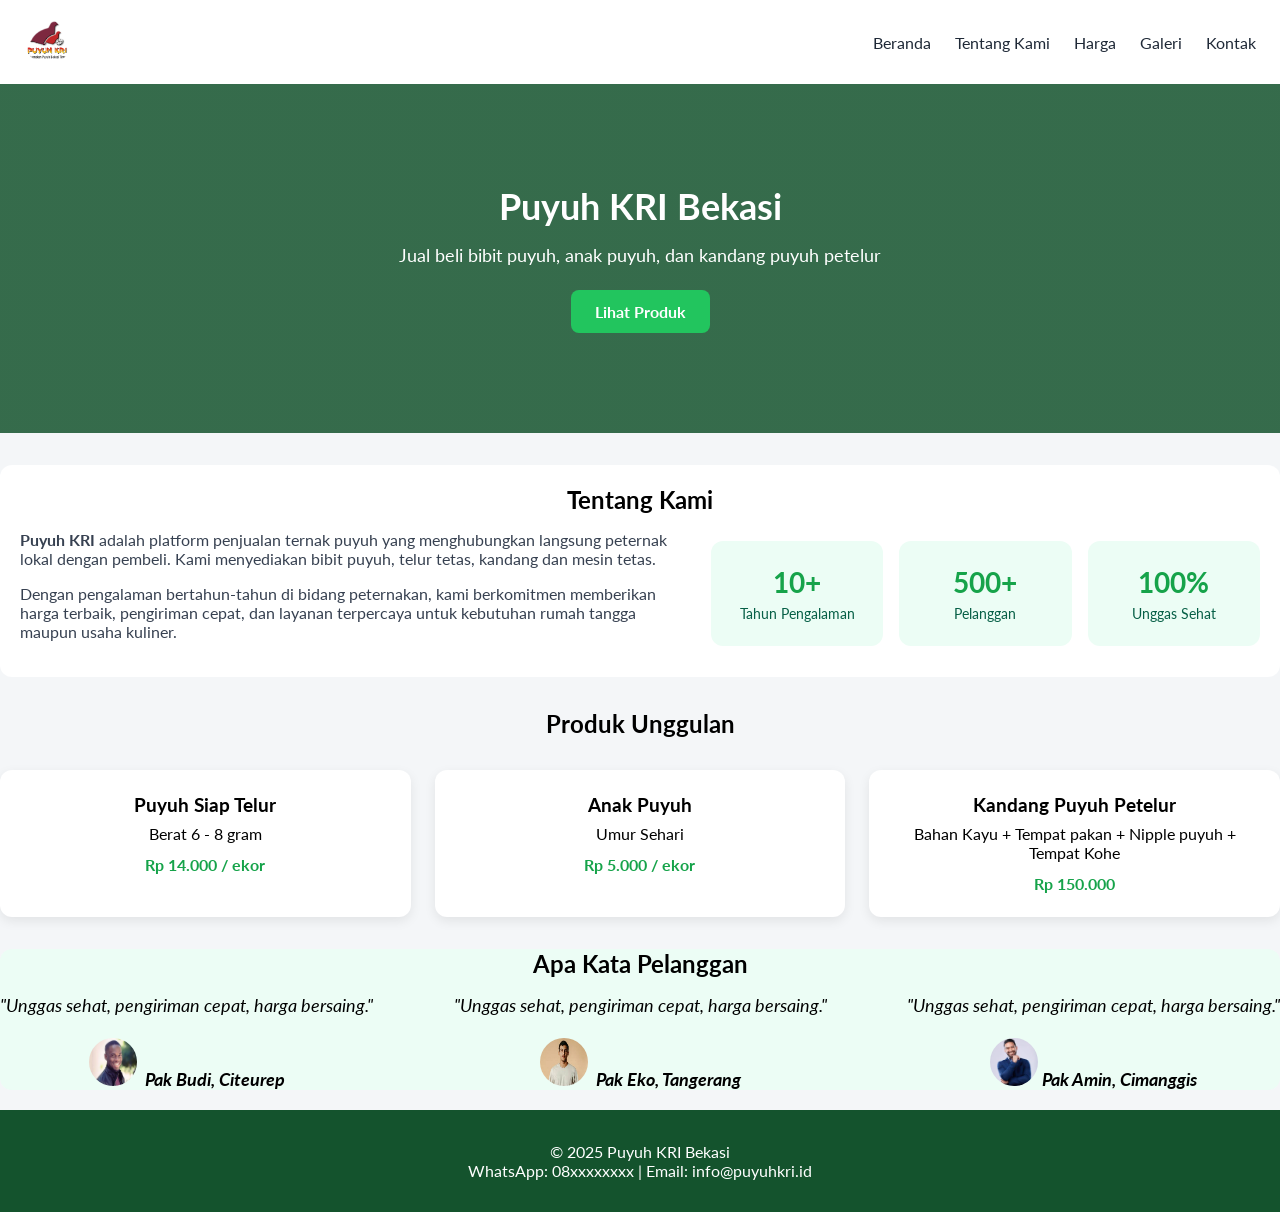
==== index.html @ 40230336 "first commit" ====
<!DOCTYPE html>
<html lang="en">
<head>
  <meta charset="UTF-8">
  <meta name="viewport" content="width=device-width, initial-scale=1.0">
  <title>Web design - puyuh kri</title>
  <link rel="preconnect" href="https://fonts.googleapis.com">
  <link rel="preconnect" href="https://fonts.gstatic.com" crossorigin>
  <link href="https://fonts.googleapis.com/css2?family=Lato:ital,wght@0,100;0,300;0,400;0,700;0,900;1,100;1,300;1,400;1,700;1,900&display=swap" rel="stylesheet">
  <link rel="stylesheet" href="css/style.css">
  <link rel="stylesheet" href="css/lato.css">
</head>
<body>
 <nav class="navbar">
  <div class="logo">
    <a href="/"><img src="images/logo puyuh kri.jpg" alt="puyuh kri" class="img-logo"></a>
  </div>
  <ul class="menu" id="menu">
    <li><a href="/">Beranda</a></li>
    <li><a href="#tentang">Tentang Kami</a></li>
    <li><a href="/harga.html">Harga</a></li>
    <li><a href="/galeri.html">Galeri</a></li>
    <li><a href="/kontak.html">Kontak</a></li>
  </ul>
  <div class="hamburger" id="hamburger">
    <span></span>
    <span></span>
    <span></span>
  </div>
</nav>
    
<!-- Konten Utama -->
<main>
<!-- HERO SECTION -->
<section id="hero" class="hero">
<h1>Puyuh KRI Bekasi</h1>
<p>Jual beli bibit puyuh, anak puyuh, dan kandang puyuh petelur</p>
<a href="#produk" class="btn">Lihat Produk</a>
</section>

<!-- TENTANG KAMI -->
<section id="tentang" class="tentang">
  <h2>Tentang Kami</h2>
<div class="tentang-wrapper">
  <div class="tentang-text">
    <p>
    <strong>Puyuh KRI</strong> adalah platform penjualan ternak puyuh yang
    menghubungkan langsung peternak lokal dengan pembeli. Kami menyediakan bibit puyuh, telur tetas, kandang dan mesin tetas.
    </p>
    <p>
    Dengan pengalaman bertahun-tahun di bidang peternakan, kami berkomitmen memberikan
    harga terbaik, pengiriman cepat, dan layanan terpercaya untuk kebutuhan rumah tangga
    maupun usaha kuliner.
    </p>
  </div>
  <div class="tentang-box">
    <div class="stat">
    <h3>10+</h3>
    <span>Tahun Pengalaman</span>
    </div>
    <div class="stat">
    <h3>500+</h3>
    <span>Pelanggan</span>
    </div>
    <div class="stat">
    <h3>100%</h3>
    <span>Unggas Sehat</span>
    </div>
  </div>
  </div>
</section>

<!-- PRODUK -->
<section id="produk" class="produk">
  <h2>Produk Unggulan</h2>
  <div class="cards">
    <div class="card">
      <h3>Puyuh Siap Telur</h3>
      <p>Berat 6 - 8 gram</p>
      <span class="price">Rp 14.000 / ekor</span>
    </div>
    <div class="card">
      <h3>Anak Puyuh</h3>
      <p>Umur Sehari</p>
      <span class="price">Rp 5.000 / ekor</span>
    </div>
    <div class="card">
      <h3>Kandang Puyuh Petelur</h3>
      <p>Bahan Kayu + Tempat pakan + Nipple puyuh + Tempat Kohe</p>
      <span class="price">Rp 150.000</span>
    </div>
  </div>
</section>


<!-- TESTIMONIAL -->
<section id="testimonial" class="testimonial">
  <h2>Apa Kata Pelanggan</h2>
  <div class="content">
    <blockquote>
    "Unggas sehat, pengiriman cepat, harga bersaing." <br/><br/>
    <img src="images/profile1.jpeg" alt="profile" class="img-profile" width="48" height="48">&nbsp;<strong> Pak Budi, Citeurep</strong>
    </blockquote>
    <blockquote>
    "Unggas sehat, pengiriman cepat, harga bersaing." <br/><br/>
    <img src="images/profile2.jpeg" alt="profile" class="img-profile" width="48" height="48">&nbsp;<strong> Pak Eko, Tangerang</strong>
    </blockquote>
    <blockquote>
    "Unggas sehat, pengiriman cepat, harga bersaing." <br/><br/>
    <img src="images/profile3.jpeg" alt="profile" class="img-profile" width="48" height="48">&nbsp;<strong>Pak Amin, Cimanggis</strong>
    </blockquote>
  </div>
</section>


<!-- FOOTER -->
<section id="footer" class="section footer">
<p>&copy; 2025 Puyuh KRI Bekasi</p>
<p>WhatsApp: 08xxxxxxxx | Email: info@puyuhkri.id</p>
</section>
</main>
  </div>
  <script>
    const hamburger = document.getElementById('hamburger');
    const menu = document.getElementById('menu');


    hamburger.addEventListener('click', () => {
      menu.classList.toggle('active');
      hamburger.classList.toggle('active');
      });
  </script>
</body>
</html>
---- css/style.css ----
* {
margin: 0;
padding: 0;
box-sizing: border-box;
font-family: lato, sans-serif;
}

body {
  background: #f4f6f8;
}
/* Navbar */
.navbar {
display: flex;
justify-content: space-between;
align-items: center;
padding: 16px 24px;
background:#fff;
color:  #1f2937;
}


.logo {
  font-size: 20px;
  font-weight: bold;
}

.logo a{
  text-decoration: none;
  color: #1f2937;
}
.img-logo{
  width: 48px;
  height: auto;
  border-radius: 50%;
}
.menu {
  display: flex;
  list-style: none;
  gap: 24px;
}


.menu li a {
color:  #1f2937;
text-decoration: none;
font-size: 16px;
}


.menu li a:hover {
  color: #60a5fa;
}


/* Hamburger */
.hamburger {
  display: none;
  flex-direction: column;
  cursor: pointer;
}


.hamburger span {
  height: 3px;
  width: 25px;
  background:  #1f2937;
  margin: 4px 0;
  transition: all 0.3s ease;
}

/* Animasi hamburger jadi X */
.hamburger.active span:nth-child(1) {
transform: rotate(45deg) translate(10px, 10px);
}


.hamburger.active span:nth-child(2) {
opacity: 0;
}


.hamburger.active span:nth-child(3) {
transform: rotate(-45deg) translate(6px, -6px);
}

/* HERO */
.hero {
text-align: center;
background: linear-gradient(rgba(20,83,45,0.85), rgba(20,83,45,0.85)), url('https://via.placeholder.com/1200x400');
background-size: cover;
background-position: center;
color: white;
padding: 100px 24px;
}


.hero h1 {
font-size: 36px;
margin-bottom: 16px;
}


.hero p {
font-size: 18px;
margin-bottom: 24px;
}


.btn {
display: inline-block;
background: #22c55e;
color: white;
padding: 12px 24px;
text-decoration: none;
border-radius: 8px;
font-weight: bold;
}


.btn:hover {
background: #16a34a;
}


.btn:hover {
background: #16a34a;
}

/* TENTANG KAMI */
.tentang {
background: #ffffff;
border-radius: 12px;
padding: 20px;
margin-top: 32px;
}

.tentang h2 {
text-align: center;
margin-bottom: 16px;
}

.tentang-wrapper {
display: grid;
grid-template-columns: 1.2fr 1fr;
gap: 32px;
align-items: center;
}

.tentang-text p {
margin-bottom: 16px;
color: #374151;
}


.tentang-box {
display: grid;
grid-template-columns: repeat(3, 1fr);
gap: 16px;
}


.stat {
background: #ecfdf5;
padding: 24px 16px;
text-align: center;
border-radius: 12px;
}


.stat h3 {
font-size: 28px;
color: #16a34a;
margin-bottom: 4px;
}


.stat span {
font-size: 14px;
color: #065f46;
}

/* PRODUK */
.produk{
  margin-top: 32px;
}

.produk h2 {
text-align: center;
margin-bottom: 32px;
}


.cards {
display: grid;
grid-template-columns: repeat(auto-fit, minmax(250px, 1fr));
gap: 24px;
}


.card {
background: white;
padding: 24px;
border-radius: 12px;
box-shadow: 0 4px 12px rgba(0,0,0,0.08);
text-align: center;
}


.card h3 {
margin-bottom: 8px;
color: #000;
}


.price {
display: block;
margin-top: 12px;
font-weight: bold;
color: #16a34a;
}


/* TESTIMONIAL */
.testimonial {
background: #ecfdf5;
border-radius: 12px;
text-align: center;
margin-top: 32px;
}

.testimonial h2{
  margin-bottom: 16px;
}
.testimonial .content{
  display: flex;
  justify-content: space-between;
}

.testimonial .content blockquote {
font-size: 18px;
font-style: italic;
flex-direction: column;
}

.img-profile{
  width: 48px;
  height: 48px;
  border-radius: 50%;
}
/* CONTAINER */
.container {
max-width: 1100px;
margin: 40px auto;
padding: 0 24px;
}


/* HEADER */
header {
background: #14532d;
color: white;
padding: 24px;
text-align: center;
}


header h1 {
font-size: 32px;
margin-bottom: 8px;
}

/* TABLE HARGA */
.price-table {
width: 100%;
border-collapse: collapse;
background: white;
border-radius: 12px;
overflow: hidden;
box-shadow: 0 4px 12px rgba(0,0,0,0.08);
}


.price-table thead {
background: #166534;
color: white;
}


.price-table th,
.price-table td {
padding: 16px;
text-align: center;
}


.price-table tbody tr:nth-child(even) {
background: #f0fdf4;
}


.price {
font-weight: bold;
color: #16a34a;
}


/* INFO BOX */
.info {
margin-top: 32px;
background: #ecfdf5;
padding: 24px;
border-radius: 12px;
}


.info h3 {
margin-bottom: 12px;
color: #000;
}

.info ul{
  list-style: none;
  margin: 20px;
}
/* GALERI GRID */
.gallery {
display: grid;
grid-template-columns: repeat(auto-fit, minmax(280px, 1fr));
gap: 24px;
}


.gallery-card {
background: white;
border-radius: 12px;
overflow: hidden;
box-shadow: 0 4px 12px rgba(0,0,0,0.08);
transition: transform 0.3s ease;
}


.gallery-card:hover {
transform: translateY(-5px);
}


.gallery-card img {
width: 100%;
height: 200px;
object-fit: cover;
}


.gallery-content {
padding: 16px;
}


.gallery-content h3 {
margin-bottom: 8px;
color: #14532d;
}


.gallery-content p {
font-size: 14px;
color: #374151;
}


/* INFO SECTION */
.info {
margin-top: 48px;
background: #ecfdf5;
padding: 32px;
border-radius: 12px;
text-align: center;
}


.info h2 {
margin-bottom: 12px;
color: #14532d;
}

/* section kontak */
#kontak{
  max-width: 1100px;
  margin: 48px auto;
  padding: 0 24px;
  display: grid;
  grid-template-columns: 1fr 1fr;
  gap: 32px;
}
.form-group input,
.form-group textarea {
width: 100%;
padding: 12px;
border: 1px solid #d1d5db;
border-radius: 8px;
font-size: 14px;
}


.form-group textarea {
resize: vertical;
min-height: 120px;
}


.btn {
background: #22c55e;
color: white;
border: none;
padding: 12px 24px;
border-radius: 8px;
font-size: 16px;
cursor: pointer;
font-weight: bold;
}


.btn:hover {
background: #16a34a;
}


/* INFO KONTAK */
.contact-info {
background: #ecfdf5;
padding: 32px;
border-radius: 12px;
}


.contact-info h2 {
margin-bottom: 16px;
color: #14532d;
}


.contact-info p {
margin-bottom: 12px;
}


.contact-info a {
color: #16a34a;
text-decoration: none;
font-weight: bold;
}

/* FOOTER */
.footer {
background: #14532d;
color: white;
text-align: center;
padding: 32px 16px;
margin-top: 20px;
}

/* Responsive */
@media (max-width: 768px) {
  .menu {
    position: absolute;
    top: 64px;
    left: 0;
    width: 100%;
    height: auto;
    background: #fff;
    flex-direction: column;
    align-items: flex-start;
    display: none;
    transition: left 0.3s ease;
  }


  .menu.active {
    display: flex;
  }

  .menu li {
    width: 100%;
    padding: 16px 24px;
  }

  .menu li a {
    width: 100%;
    display: block;
  }

  .hamburger {
    display: flex;
  }

  .hero h1 {
    font-size: 24px;
  }

  .tentang-wrapper {
    display: grid;
    grid-template-columns:1fr;
    gap: 32px;
    align-items: center;
  }
}
---- css/lato.css ----
.lato-thin {
  font-family: "Lato", sans-serif;
  font-weight: 100;
  font-style: normal;
}

.lato-light {
  font-family: "Lato", sans-serif;
  font-weight: 300;
  font-style: normal;
}

.lato-regular {
  font-family: "Lato", sans-serif;
  font-weight: 400;
  font-style: normal;
}

.lato-bold {
  font-family: "Lato", sans-serif;
  font-weight: 700;
  font-style: normal;
}

.lato-black {
  font-family: "Lato", sans-serif;
  font-weight: 900;
  font-style: normal;
}

.lato-thin-italic {
  font-family: "Lato", sans-serif;
  font-weight: 100;
  font-style: italic;
}

.lato-light-italic {
  font-family: "Lato", sans-serif;
  font-weight: 300;
  font-style: italic;
}

.lato-regular-italic {
  font-family: "Lato", sans-serif;
  font-weight: 400;
  font-style: italic;
}

.lato-bold-italic {
  font-family: "Lato", sans-serif;
  font-weight: 700;
  font-style: italic;
}

.lato-black-italic {
  font-family: "Lato", sans-serif;
  font-weight: 900;
  font-style: italic;
}
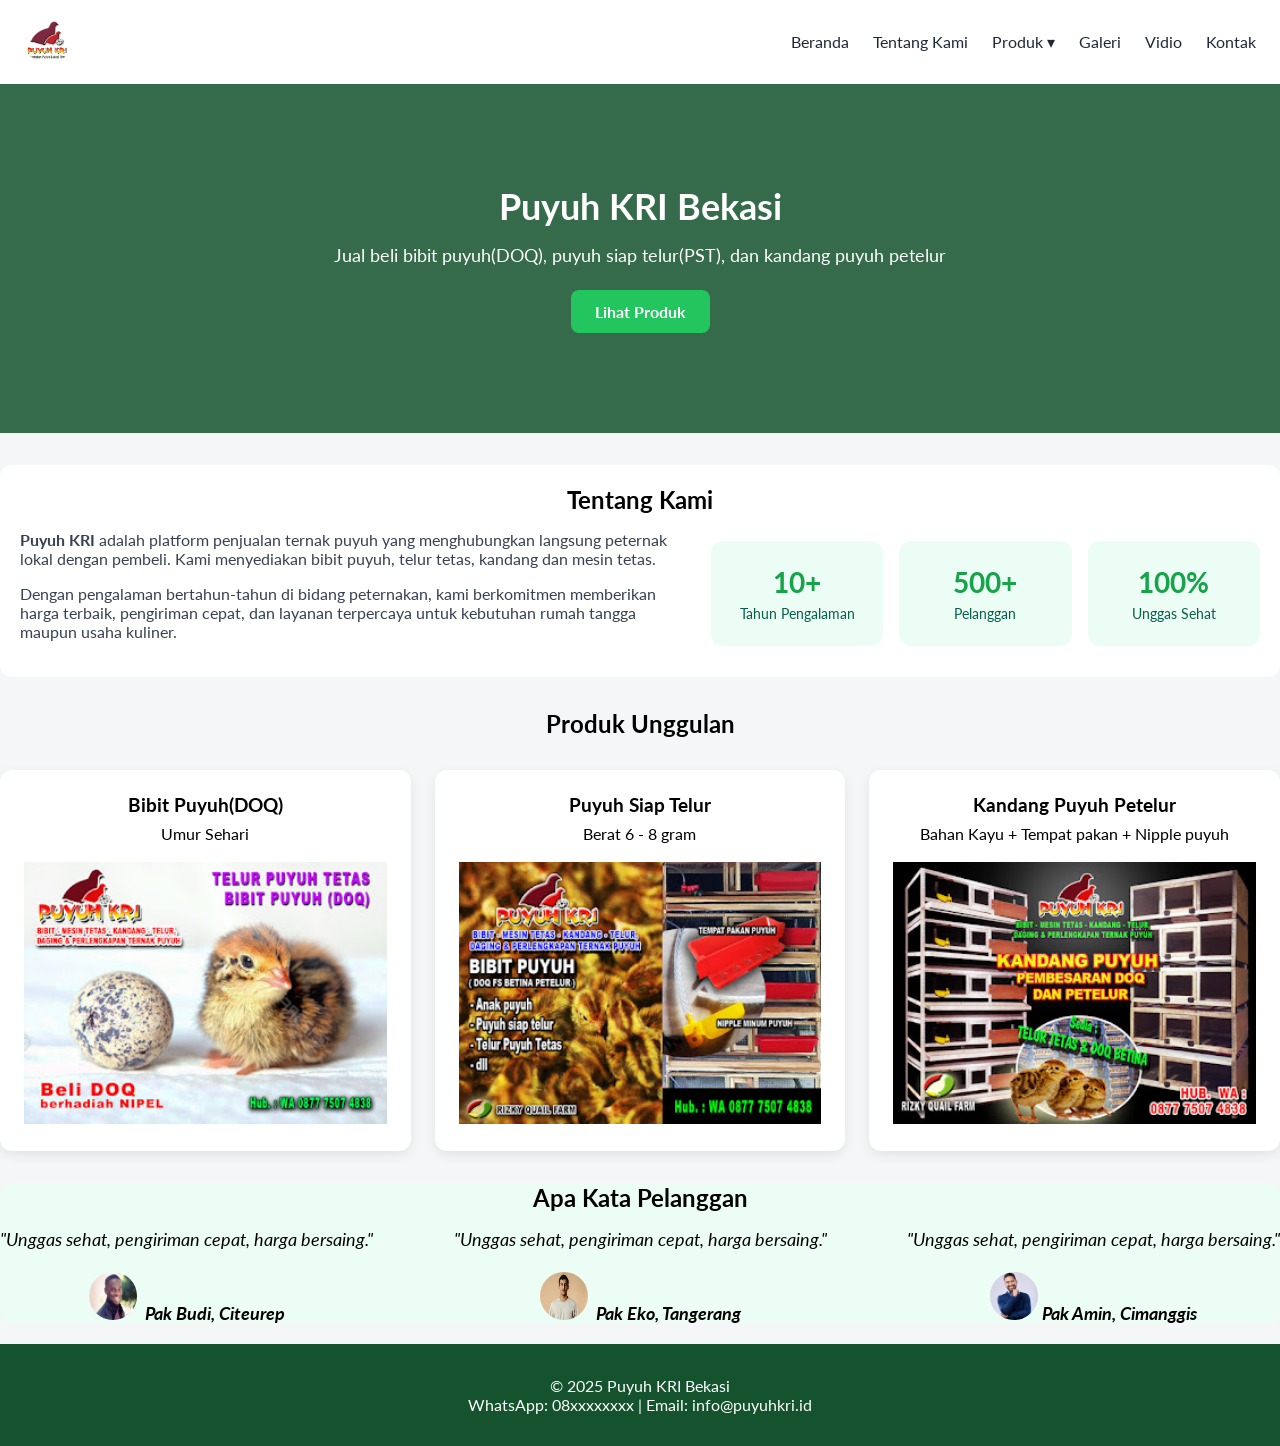
==== commit 9924fc8a: "restyling halaman beranda dan kontak" ====
--- a/index.html
+++ b/index.html
@@ -18,8 +18,16 @@
   <ul class="menu" id="menu">
     <li><a href="/">Beranda</a></li>
     <li><a href="#tentang">Tentang Kami</a></li>
-    <li><a href="/harga.html">Harga</a></li>
+    <li><a href="#">Produk ▾</a>
+        <ul class="dropdown">
+          <li><a href="/">Bibit Puyuh(DOQ)</a></li>
+          <li><a href="/">Puyuh Siap Telur(PST)</a></li>
+          <li><a href="/">Daging Puyuh</a></li>
+          <li><a href="/">Kandang</a></li>
+        </ul>
+    </li>
     <li><a href="/galeri.html">Galeri</a></li>
+    <li><a href="#">Vidio</a></li>
     <li><a href="/kontak.html">Kontak</a></li>
   </ul>
   <div class="hamburger" id="hamburger">
@@ -34,7 +42,7 @@
 <!-- HERO SECTION -->
 <section id="hero" class="hero">
 <h1>Puyuh KRI Bekasi</h1>
-<p>Jual beli bibit puyuh, anak puyuh, dan kandang puyuh petelur</p>
+<p>Jual beli bibit puyuh(DOQ), puyuh siap telur(PST), dan kandang puyuh petelur</p>
 <a href="#produk" class="btn">Lihat Produk</a>
 </section>
 
@@ -75,19 +83,19 @@
   <h2>Produk Unggulan</h2>
   <div class="cards">
     <div class="card">
-      <h3>Puyuh Siap Telur</h3>
-      <p>Berat 6 - 8 gram</p>
-      <span class="price">Rp 14.000 / ekor</span>
+      <h3>Bibit Puyuh(DOQ)</h3>
+      <p>Umur Sehari</p><br>
+      <img src="images/doq.jpg" alt="bibit puyuh(DOQ)">
     </div>
     <div class="card">
-      <h3>Anak Puyuh</h3>
-      <p>Umur Sehari</p>
-      <span class="price">Rp 5.000 / ekor</span>
+      <h3>Puyuh Siap Telur</h3>
+      <p>Berat 6 - 8 gram</p><br>
+      <img src="images/bibitpuyuh.jpg" alt="pst">
     </div>
     <div class="card">
       <h3>Kandang Puyuh Petelur</h3>
-      <p>Bahan Kayu + Tempat pakan + Nipple puyuh + Tempat Kohe</p>
-      <span class="price">Rp 150.000</span>
+      <p>Bahan Kayu + Tempat pakan + Nipple puyuh</p><br>
+      <img src="images/kandangpuyuh.jpg" alt="kandang puyuh">
     </div>
   </div>
 </section>
--- a/css/style.css
+++ b/css/style.css
@@ -39,8 +39,12 @@
   gap: 24px;
 }
 
+.menu li{
+  position: relative;
+}
 
 .menu li a {
+display: block;
 color:  #1f2937;
 text-decoration: none;
 font-size: 16px;
@@ -51,6 +55,39 @@
   color: #60a5fa;
 }
 
+/* DROPDOWN */
+.dropdown {
+display: none;
+position: absolute;
+top: 100%;
+left: 0;
+background: white;
+min-width: 200px;
+box-shadow: 0 6px 16px rgba(0,0,0,0.15);
+border-radius: 8px;
+overflow: hidden;
+z-index: 1000;
+}
+
+
+.dropdown li a {
+display: block;
+padding: 12px 16px;
+color: #1f2937;
+text-decoration: none;
+font-size: 14px;
+}
+
+
+.dropdown li a:hover {
+color: #60a5fa;
+}
+
+
+/* SHOW DROPDOWN ON HOVER */
+.menu li:hover .dropdown {
+display: block;
+}
 
 /* Hamburger */
 .hamburger {
@@ -211,6 +248,10 @@
 color: #000;
 }
 
+.card img{
+  width: 100%;
+  height: auto;
+}
 
 .price {
 display: block;
@@ -489,6 +530,12 @@
     display: block;
   }
 
+  .dropdown {
+    position: static;
+    box-shadow: none;
+    border-radius: 0;
+  }
+
   .hamburger {
     display: flex;
   }
@@ -503,4 +550,13 @@
     gap: 32px;
     align-items: center;
   }
+
+  .card img{
+    max-height: 200px;
+    object-fit: cover;
+  }
+
+  #kontak{
+    grid-template-columns: 2fr;
+  }
 }
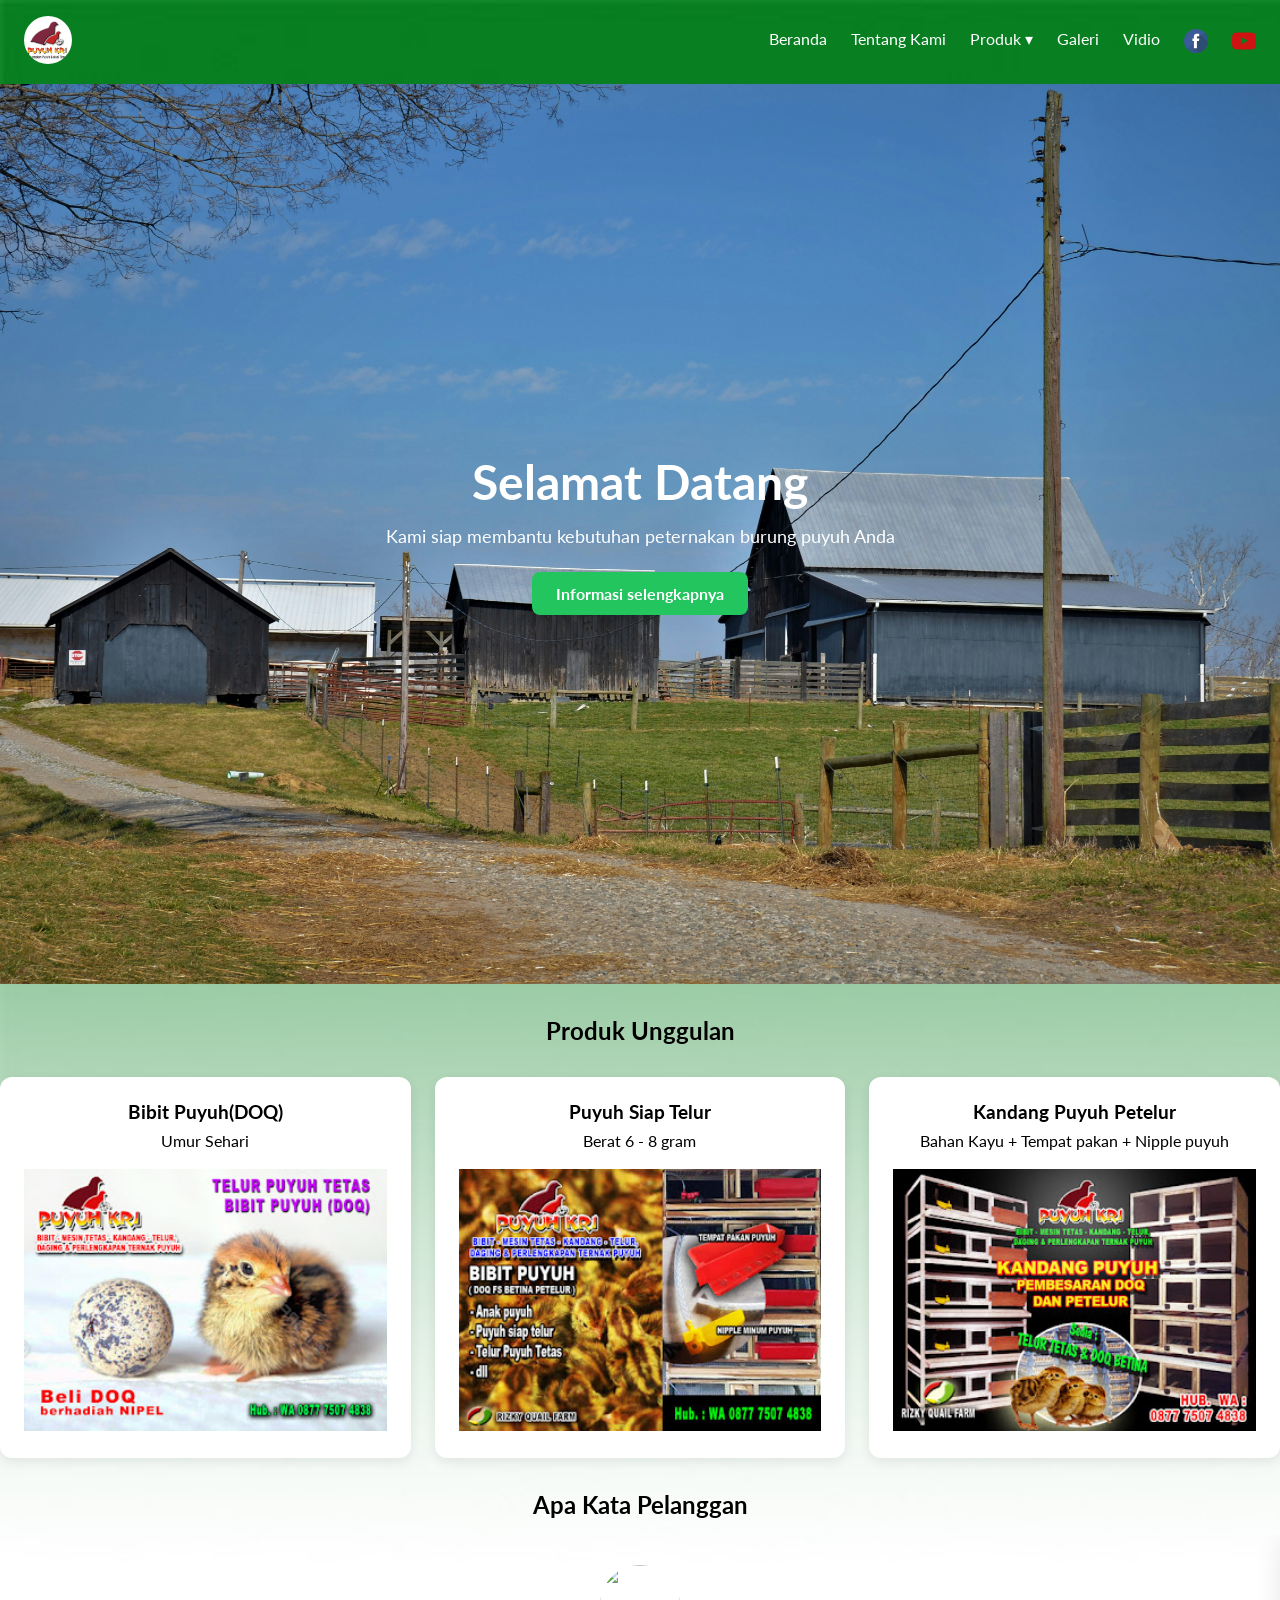
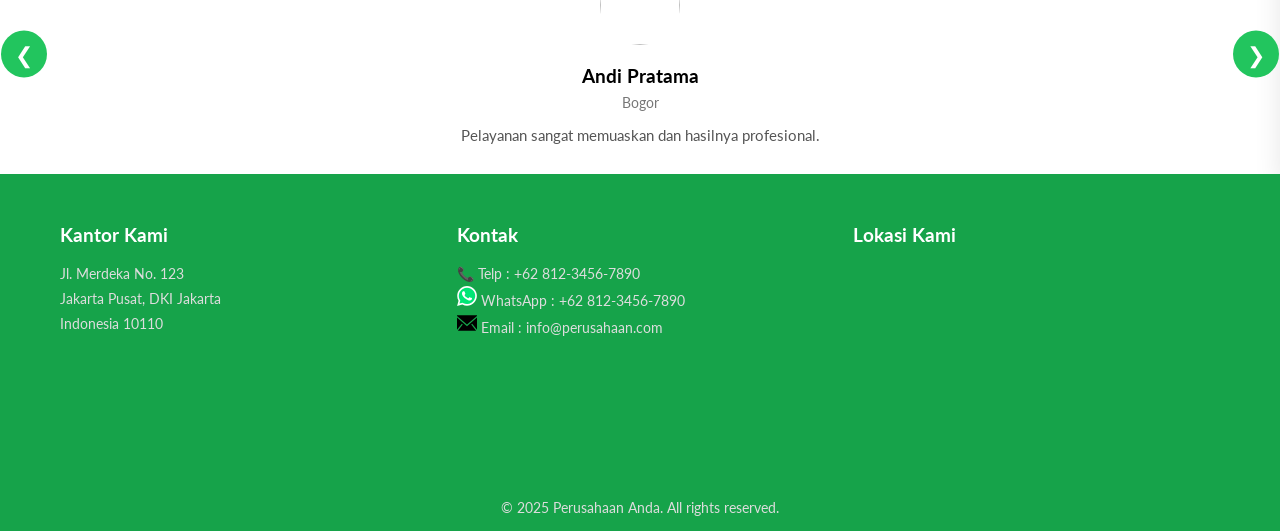
==== commit a9b46052: "refactor syling bg dan footer" ====
--- a/index.html
+++ b/index.html
@@ -9,6 +9,7 @@
   <link href="https://fonts.googleapis.com/css2?family=Lato:ital,wght@0,100;0,300;0,400;0,700;0,900;1,100;1,300;1,400;1,700;1,900&display=swap" rel="stylesheet">
   <link rel="stylesheet" href="css/style.css">
   <link rel="stylesheet" href="css/lato.css">
+  <script src="js/main.js"></script>
 </head>
 <body>
  <nav class="navbar">
@@ -25,10 +26,12 @@
           <li><a href="/">Daging Puyuh</a></li>
           <li><a href="/">Kandang</a></li>
         </ul>
-    </li>
-    <li><a href="/galeri.html">Galeri</a></li>
-    <li><a href="#">Vidio</a></li>
-    <li><a href="/kontak.html">Kontak</a></li>
+      </li>
+      <li><a href="/galeri.html">Galeri</a></li>
+      <li><a href="#">Vidio</a></li>
+      <li><a href="/"><svg height="24px" width="24px" version="1.1" id="Layer_1" xmlns="http://www.w3.org/2000/svg" xmlns:xlink="http://www.w3.org/1999/xlink" viewBox="0 0 474.294 474.294" xml:space="preserve" fill="#000000"><g id="SVGRepo_bgCarrier" stroke-width="0"></g><g id="SVGRepo_tracerCarrier" stroke-linecap="round" stroke-linejoin="round"></g><g id="SVGRepo_iconCarrier"> <circle style="fill:#3A5A98;" cx="237.111" cy="236.966" r="236.966"></circle> <path style="fill:#345387;" d="M404.742,69.754c92.541,92.541,92.545,242.586-0.004,335.134 c-92.545,92.541-242.593,92.541-335.134,0L404.742,69.754z"></path> <path style="fill:#2E4D72;" d="M472.543,263.656L301.129,92.238l-88.998,88.998l5.302,5.302l-50.671,50.667l41.474,41.474 l-5.455,5.452l44.901,44.901l-51.764,51.764l88.429,88.429C384.065,449.045,461.037,366.255,472.543,263.656z"></path> <path style="fill:#FFFFFF;" d="M195.682,148.937c0,7.27,0,39.741,0,39.741h-29.115v48.598h29.115v144.402h59.808V237.276h40.134 c0,0,3.76-23.307,5.579-48.781c-5.224,0-45.485,0-45.485,0s0-28.276,0-33.231c0-4.962,6.518-11.641,12.965-11.641 c6.436,0,20.015,0,32.587,0c0-6.623,0-29.481,0-50.592c-16.786,0-35.883,0-44.306,0C194.201,93.028,195.682,141.671,195.682,148.937 z"></path> </g></svg></a></li>
+      <li><a href="/"><svg width="24px" height="24px" viewBox="0 -7 48 48" version="1.1" xmlns="http://www.w3.org/2000/svg" xmlns:xlink="http://www.w3.org/1999/xlink" fill="#000000"><g id="SVGRepo_bgCarrier" stroke-width="0"></g><g id="SVGRepo_tracerCarrier" stroke-linecap="round" stroke-linejoin="round"></g><g id="SVGRepo_iconCarrier"> <title>Youtube-color</title> <desc>Created with Sketch.</desc> <defs> </defs> <g id="Icons" stroke="none" stroke-width="1" fill="none" fill-rule="evenodd"> <g id="Color-" transform="translate(-200.000000, -368.000000)" fill="#CE1312"> <path d="M219.044,391.269916 L219.0425,377.687742 L232.0115,384.502244 L219.044,391.269916 Z M247.52,375.334163 C247.52,375.334163 247.0505,372.003199 245.612,370.536366 C243.7865,368.610299 241.7405,368.601235 240.803,368.489448 C234.086,368 224.0105,368 224.0105,368 L223.9895,368 C223.9895,368 213.914,368 207.197,368.489448 C206.258,368.601235 204.2135,368.610299 202.3865,370.536366 C200.948,372.003199 200.48,375.334163 200.48,375.334163 C200.48,375.334163 200,379.246723 200,383.157773 L200,386.82561 C200,390.73817 200.48,394.64922 200.48,394.64922 C200.48,394.64922 200.948,397.980184 202.3865,399.447016 C204.2135,401.373084 206.612,401.312658 207.68,401.513574 C211.52,401.885191 224,402 224,402 C224,402 234.086,401.984894 240.803,401.495446 C241.7405,401.382148 243.7865,401.373084 245.612,399.447016 C247.0505,397.980184 247.52,394.64922 247.52,394.64922 C247.52,394.64922 248,390.73817 248,386.82561 L248,383.157773 C248,379.246723 247.52,375.334163 247.52,375.334163 L247.52,375.334163 Z" id="Youtube"> </path> </g> </g> </g></svg></a></li>
+    <!-- <li><a href="/kontak.html">Kontak</a></li> -->
   </ul>
   <div class="hamburger" id="hamburger">
     <span></span>
@@ -40,14 +43,14 @@
 <!-- Konten Utama -->
 <main>
 <!-- HERO SECTION -->
-<section id="hero" class="hero">
+<!-- <section id="hero" class="hero">
 <h1>Puyuh KRI Bekasi</h1>
 <p>Jual beli bibit puyuh(DOQ), puyuh siap telur(PST), dan kandang puyuh petelur</p>
 <a href="#produk" class="btn">Lihat Produk</a>
-</section>
+</section> -->
 
 <!-- TENTANG KAMI -->
-<section id="tentang" class="tentang">
+<!-- <section id="tentang" class="tentang">
   <h2>Tentang Kami</h2>
 <div class="tentang-wrapper">
   <div class="tentang-text">
@@ -76,8 +79,17 @@
     </div>
   </div>
   </div>
+</section> -->
+<!-- Jumbotron -->
+<section class="jumbotron">
+  <div class="overlay"></div>
+
+  <div class="jumbotron-content">
+    <h1>Selamat Datang</h1>
+    <p>Kami siap membantu kebutuhan peternakan burung puyuh Anda</p>
+    <a href="#" class="btn">Informasi selengkapnya</a>
+  </div>
 </section>
-
 <!-- PRODUK -->
 <section id="produk" class="produk">
   <h2>Produk Unggulan</h2>
@@ -104,28 +116,74 @@
 <!-- TESTIMONIAL -->
 <section id="testimonial" class="testimonial">
   <h2>Apa Kata Pelanggan</h2>
-  <div class="content">
-    <blockquote>
-    "Unggas sehat, pengiriman cepat, harga bersaing." <br/><br/>
-    <img src="images/profile1.jpeg" alt="profile" class="img-profile" width="48" height="48">&nbsp;<strong> Pak Budi, Citeurep</strong>
-    </blockquote>
-    <blockquote>
-    "Unggas sehat, pengiriman cepat, harga bersaing." <br/><br/>
-    <img src="images/profile2.jpeg" alt="profile" class="img-profile" width="48" height="48">&nbsp;<strong> Pak Eko, Tangerang</strong>
-    </blockquote>
-    <blockquote>
-    "Unggas sehat, pengiriman cepat, harga bersaing." <br/><br/>
-    <img src="images/profile3.jpeg" alt="profile" class="img-profile" width="48" height="48">&nbsp;<strong>Pak Amin, Cimanggis</strong>
-    </blockquote>
+  <div class="slider-container">
+    <div class="slider">
+      <div class="card-testimoni">
+        <img src="https://i.pravatar.cc/100?img=1">
+        <h3>Andi Pratama</h3>
+        <span>Bogor</span>
+        <p>
+          Pelayanan sangat memuaskan dan hasilnya profesional.
+        </p>
+      </div>
+      <div class="card-testimoni">
+        <img src="https://i.pravatar.cc/100?img=2">
+        <h3>Budi</h3>
+        <span>Cianjur</span>
+        <p>
+          Pelayanan sangat memuaskan dan hasilnya profesional.
+        </p>
+      </div>
+      <div class="card-testimoni">
+        <img src="https://i.pravatar.cc/100?img=3">
+        <h3>Doni</h3>
+        <span>Depok</span>
+        <p>
+          Pelayanan sangat memuaskan dan hasilnya profesional.
+        </p>
+      </div>
+    </div>
+    <!-- Navigasi -->
+   <button class="nav prev">&#10094;</button>
+   <button class="nav next">&#10095;</button>
   </div>
 </section>
 
 
 <!-- FOOTER -->
-<section id="footer" class="section footer">
-<p>&copy; 2025 Puyuh KRI Bekasi</p>
-<p>WhatsApp: 08xxxxxxxx | Email: info@puyuhkri.id</p>
-</section>
+<footer class="footer">
+  <div class="footer-container">
+
+    <!-- Info Kantor -->
+    <div class="footer-box">
+      <h3>Kantor Kami</h3>
+      <p>
+        Jl. Merdeka No. 123<br>
+        Jakarta Pusat, DKI Jakarta<br>
+        Indonesia 10110
+      </p>
+    </div>
+
+    <!-- Kontak -->
+    <div class="footer-box">
+      <h3>Kontak</h3>
+      <p>📞 Telp : +62 812-3456-7890</p>
+      <p><svg width="20px" height="20px" viewBox="-1.5 0 259 259" version="1.1" xmlns="http://www.w3.org/2000/svg" xmlns:xlink="http://www.w3.org/1999/xlink" preserveAspectRatio="xMidYMid" fill="#000000"><g id="SVGRepo_bgCarrier" stroke-width="0"></g><g id="SVGRepo_tracerCarrier" stroke-linecap="round" stroke-linejoin="round"></g><g id="SVGRepo_iconCarrier"> <g> <path d="M67.6631045,221.823373 L71.8484512,223.916047 C89.2873956,234.379413 108.819013,239.262318 128.350631,239.262318 L128.350631,239.262318 C189.735716,239.262318 239.959876,189.038158 239.959876,127.653073 C239.959876,98.3556467 228.101393,69.7557778 207.17466,48.8290445 C186.247927,27.9023111 158.345616,16.0438289 128.350631,16.0438289 C66.9655467,16.0438289 16.7413867,66.2679889 17.4389445,128.350631 C17.4389445,149.277365 23.7169645,169.50654 34.1803311,186.945485 L36.9705622,191.130831 L25.8096378,232.28674 L67.6631045,221.823373 Z" fill="#00E676"> </path> <path d="M219.033142,37.66812 C195.316178,13.2535978 162.530962,0 129.048189,0 C57.8972956,0 0.697557778,57.8972956 1.39511556,128.350631 C1.39511556,150.67248 7.67313556,172.296771 18.1365022,191.828389 L0,258.096378 L67.6631045,240.657433 C86.4971645,251.1208 107.423898,256.003705 128.350631,256.003705 L128.350631,256.003705 C198.803967,256.003705 256.003705,198.106409 256.003705,127.653073 C256.003705,93.4727423 242.750107,61.3850845 219.033142,37.66812 Z M129.048189,234.379413 L129.048189,234.379413 C110.214129,234.379413 91.380069,229.496509 75.3362401,219.7307 L71.1508934,217.638027 L30.6925422,228.101393 L41.1559089,188.3406 L38.3656778,184.155253 C7.67313556,134.628651 22.3218489,69.05822 72.5460089,38.3656778 C122.770169,7.67313556 187.643042,22.3218489 218.335585,72.5460089 C249.028127,122.770169 234.379413,187.643042 184.155253,218.335585 C168.111425,228.798951 148.579807,234.379413 129.048189,234.379413 Z M190.433273,156.9505 L182.760138,153.462711 C182.760138,153.462711 171.599213,148.579807 164.623636,145.092018 C163.926078,145.092018 163.22852,144.39446 162.530962,144.39446 C160.438289,144.39446 159.043173,145.092018 157.648058,145.789576 L157.648058,145.789576 C157.648058,145.789576 156.9505,146.487133 147.184691,157.648058 C146.487133,159.043173 145.092018,159.740731 143.696902,159.740731 L142.999345,159.740731 C142.301787,159.740731 140.906671,159.043173 140.209113,158.345616 L136.721325,156.9505 L136.721325,156.9505 C129.048189,153.462711 122.072611,149.277365 116.492149,143.696902 C115.097033,142.301787 113.00436,140.906671 111.609245,139.511556 C106.72634,134.628651 101.843436,129.048189 98.3556467,122.770169 L97.658089,121.375053 C96.9605312,120.677496 96.9605312,119.979938 96.2629734,118.584822 C96.2629734,117.189707 96.2629734,115.794591 96.9605312,115.097033 C96.9605312,115.097033 99.7507623,111.609245 101.843436,109.516571 C103.238551,108.121456 103.936109,106.028782 105.331225,104.633667 C106.72634,102.540993 107.423898,99.7507623 106.72634,97.658089 C106.028782,94.1703001 97.658089,75.3362401 95.5654156,71.1508934 C94.1703001,69.05822 92.7751845,68.3606623 90.6825112,67.6631045 L88.5898378,67.6631045 C87.1947223,67.6631045 85.1020489,67.6631045 83.0093756,67.6631045 C81.6142601,67.6631045 80.2191445,68.3606623 78.8240289,68.3606623 L78.1264712,69.05822 C76.7313556,69.7557778 75.3362401,71.1508934 73.9411245,71.8484512 C72.5460089,73.2435667 71.8484512,74.6386823 70.4533356,76.0337978 C65.5704312,82.3118178 62.7802,89.9849534 62.7802,97.658089 L62.7802,97.658089 C62.7802,103.238551 64.1753156,108.819013 66.2679889,113.701918 L66.9655467,115.794591 C73.2435667,129.048189 81.6142601,140.906671 92.7751845,151.370038 L95.5654156,154.160269 C97.658089,156.252942 99.7507623,157.648058 101.145878,159.740731 C115.794591,172.296771 132.535978,181.365022 151.370038,186.247927 C153.462711,186.945485 156.252942,186.945485 158.345616,187.643042 L158.345616,187.643042 C160.438289,187.643042 163.22852,187.643042 165.321193,187.643042 C168.808982,187.643042 172.994329,186.247927 175.78456,184.852811 C177.877233,183.457696 179.272349,183.457696 180.667465,182.06258 L182.06258,180.667465 C183.457696,179.272349 184.852811,178.574791 186.247927,177.179676 C187.643042,175.78456 189.038158,174.389445 189.735716,172.994329 C191.130831,170.204098 191.828389,166.716309 192.525947,163.22852 C192.525947,161.833405 192.525947,159.740731 192.525947,158.345616 C192.525947,158.345616 191.828389,157.648058 190.433273,156.9505 Z" fill="#FFFFFF"> </path> </g> </g></svg>&nbsp;WhatsApp : +62 812-3456-7890</p>
+      <p><svg fill="#000000" width="20px" height="20px" viewBox="0 0 1920 1920" xmlns="http://www.w3.org/2000/svg"><g id="SVGRepo_bgCarrier" stroke-width="0"></g><g id="SVGRepo_tracerCarrier" stroke-linecap="round" stroke-linejoin="round"></g><g id="SVGRepo_iconCarrier"> <path d="M1920 428.266v1189.54l-464.16-580.146-88.203 70.585 468.679 585.904H83.684l468.679-585.904-88.202-70.585L0 1617.805V428.265l959.944 832.441L1920 428.266ZM1919.932 226v52.627l-959.943 832.44L.045 278.628V226h1919.887Z" fill-rule="evenodd"></path> </g></svg>&nbsp;Email : info@perusahaan.com</p>
+    </div>
+
+    <!-- Peta -->
+    <div class="footer-box">
+      <h3>Lokasi Kami</h3>
+      <iframe src="https://www.google.com/maps/embed?pb=!1m18!1m12!1m3!1d3966.2118504380446!2d107.03777787485475!3d-6.2357824937524455!2m3!1f0!2f0!3f0!3m2!1i1024!2i768!4f13.1!3m3!1m2!1s0x2e698ee8cb73edfd%3A0x6c4c2b81aeb5080f!2sPUYUH%20KRI!5e0!3m2!1sen!2sid!4v1766814502616!5m2!1sen!2sid" width="600" height="450" style="border:0;" allowfullscreen="" loading="lazy" referrerpolicy="no-referrer-when-downgrade"></iframe>
+    </div>
+
+  </div>
+
+  <div class="footer-bottom">
+    © 2025 Perusahaan Anda. All rights reserved.
+  </div>
+</footer>
 </main>
   </div>
   <script>
--- a/css/style.css
+++ b/css/style.css
@@ -7,6 +7,8 @@
 
 body {
   background: #f4f6f8;
+  background-image: url('../images/bg-webpuyuh.jpeg');
+  background-size: cover;   
 }
 /* Navbar */
 .navbar {
@@ -14,8 +16,7 @@
 justify-content: space-between;
 align-items: center;
 padding: 16px 24px;
-background:#fff;
-color:  #1f2937;
+/* background:#fff; */
 }
 
 
@@ -26,7 +27,6 @@
 
 .logo a{
   text-decoration: none;
-  color: #1f2937;
 }
 .img-logo{
   width: 48px;
@@ -37,6 +37,7 @@
   display: flex;
   list-style: none;
   gap: 24px;
+  z-index: 9999;
 }
 
 .menu li{
@@ -45,7 +46,7 @@
 
 .menu li a {
 display: block;
-color:  #1f2937;
+color:  #fff;
 text-decoration: none;
 font-size: 16px;
 }
@@ -61,7 +62,7 @@
 position: absolute;
 top: 100%;
 left: 0;
-background: white;
+background: linear-gradient(to bottom, rgb(4, 166, 4), rgb(41, 213, 107));
 min-width: 200px;
 box-shadow: 0 6px 16px rgba(0,0,0,0.15);
 border-radius: 8px;
@@ -73,7 +74,7 @@
 .dropdown li a {
 display: block;
 padding: 12px 16px;
-color: #1f2937;
+color: #fff;
 text-decoration: none;
 font-size: 14px;
 }
@@ -100,7 +101,7 @@
 .hamburger span {
   height: 3px;
   width: 25px;
-  background:  #1f2937;
+  background:  #fff;
   margin: 4px 0;
   transition: all 0.3s ease;
 }
@@ -142,7 +143,64 @@
 margin-bottom: 24px;
 }
 
-
+/* Jumbotron */
+.jumbotron {
+  position: relative;
+  height: 100vh;
+  background-image: url("../images/roger-starnes.jpg");
+  background-size: cover;
+  background-position: center;
+  background-repeat: no-repeat;
+
+  display: flex;
+  align-items: center;
+  justify-content: center;
+  text-align: center;
+  color: white;
+}
+
+/* Overlay gelap */
+.jumbotron .overlay {
+  position: absolute;
+  top: 0;
+  left: 0;
+  width: 100%;
+  height: 100%;
+}
+
+/* Konten */
+.jumbotron-content {
+  position: relative;
+  z-index: 2;
+  max-width: 700px;
+  padding: 20px;
+}
+
+.jumbotron-content h1 {
+  font-size: 48px;
+  margin-bottom: 15px;
+}
+
+.jumbotron-content p {
+  font-size: 18px;
+  margin-bottom: 25px;
+}
+
+/* Button */
+/* .btn {
+  display: inline-block;
+  padding: 12px 30px;
+  background: #4facfe;
+  color: white;
+  text-decoration: none;
+  border-radius: 30px;
+  font-weight: bold;
+  transition: 0.3s;
+} */
+
+.btn:hover {
+  background: #00c6fb;
+}
 .btn {
 display: inline-block;
 background: #22c55e;
@@ -263,8 +321,9 @@
 
 /* TESTIMONIAL */
 .testimonial {
-background: #ecfdf5;
-border-radius: 12px;
+color: #000;
+/* background: #ecfdf5; */
+/* border-radius: 12px; */
 text-align: center;
 margin-top: 32px;
 }
@@ -281,6 +340,76 @@
 font-size: 18px;
 font-style: italic;
 flex-direction: column;
+}
+
+.slider-container {
+  position: relative;
+  margin: auto;
+  overflow: hidden;
+  background: none;
+}
+
+.slider {
+  display: flex;
+  transition: transform 0.5s ease;
+}
+
+.card-testimoni {
+  min-width: 100%;
+  /* background: white; */
+  padding: 30px;
+  /* border-radius: 15px; */
+  box-shadow: 0 10px 25px rgba(0,0,0,0.1);
+}
+
+.card-testimoni img {
+  width: 80px;
+  height: 80px;
+  border-radius: 50%;
+  margin-bottom: 15px;
+}
+
+.card-testimoni h3 {
+  margin: 5px 0;
+}
+
+.card-testimoni span {
+  font-size: 14px;
+  color: #777;
+}
+
+.card-testimoni p {
+  margin-top: 15px;
+  font-size: 15px;
+  color: #555;
+}
+
+/* Tombol navigasi */
+.nav {
+  position: absolute;
+  top: 50%;
+  transform: translateY(-50%);
+  background: #22c55e;
+  color: white;
+  border: none;
+  font-size: 22px;
+  padding: 10px 14px;
+  margin-left: 16px;
+  margin-right: 16px;
+  cursor: pointer;
+  border-radius: 50%;
+}
+
+.prev {
+  left: -15px;
+}
+
+.next {
+  right: -15px;
+}
+
+.nav:hover {
+  background: #00c6fb;
 }
 
 .img-profile{
@@ -298,7 +427,7 @@
 
 /* HEADER */
 header {
-background: #14532d;
+/* background: #14532d; */
 color: white;
 padding: 24px;
 text-align: center;
@@ -416,6 +545,7 @@
 padding: 32px;
 border-radius: 12px;
 text-align: center;
+color: #000;
 }
 
 
@@ -492,12 +622,64 @@
 }
 
 /* FOOTER */
-.footer {
-background: #14532d;
-color: white;
+/* .footer {
+background: #16a34a;
+color: white; 
 text-align: center;
 padding: 32px 16px;
 margin-top: 20px;
+} */
+
+.footer {
+  background: #16a34a;
+  color: #ddd;
+  padding-top: 50px;
+}
+
+/* Container */
+.footer-container {
+  max-width: 1200px;
+  margin: auto;
+  padding: 0 20px 40px;
+  display: grid;
+  grid-template-columns: repeat(3, 1fr);
+  gap: 30px;
+}
+
+/* Box */
+.footer-box h3 {
+  color: #fff;
+  margin-bottom: 15px;
+}
+
+.footer-box p {
+  line-height: 1.8;
+  font-size: 14px;
+}
+
+/* Iframe map */
+.footer-box iframe {
+  width: 100%;
+  height: 180px;
+  border: 0;
+  border-radius: 10px;
+}
+
+/* Footer bawah */
+.footer-bottom {
+  text-align: center;
+  /* background: #000; */
+  padding: 15px;
+  font-size: 14px;
+  color: #ddd;
+}
+
+#gallery{
+  background-attachment: fixed;
+  background-size: cover;
+  background-image: url('../images/burungpuyuh.jpeg');
+  height: auto;
+  line-height: auto;
 }
 
 /* Responsive */
@@ -508,7 +690,7 @@
     left: 0;
     width: 100%;
     height: auto;
-    background: #fff;
+    background: linear-gradient(to bottom, rgb(6, 138, 28), rgb(51, 134, 64));
     flex-direction: column;
     align-items: flex-start;
     display: none;
@@ -559,4 +741,13 @@
   #kontak{
     grid-template-columns: 2fr;
   }
+
+  .footer-container {
+    grid-template-columns: 1fr;
+    text-align: center;
+  }
+
+  .footer-box iframe {
+    height: 220px;
+  }
 }
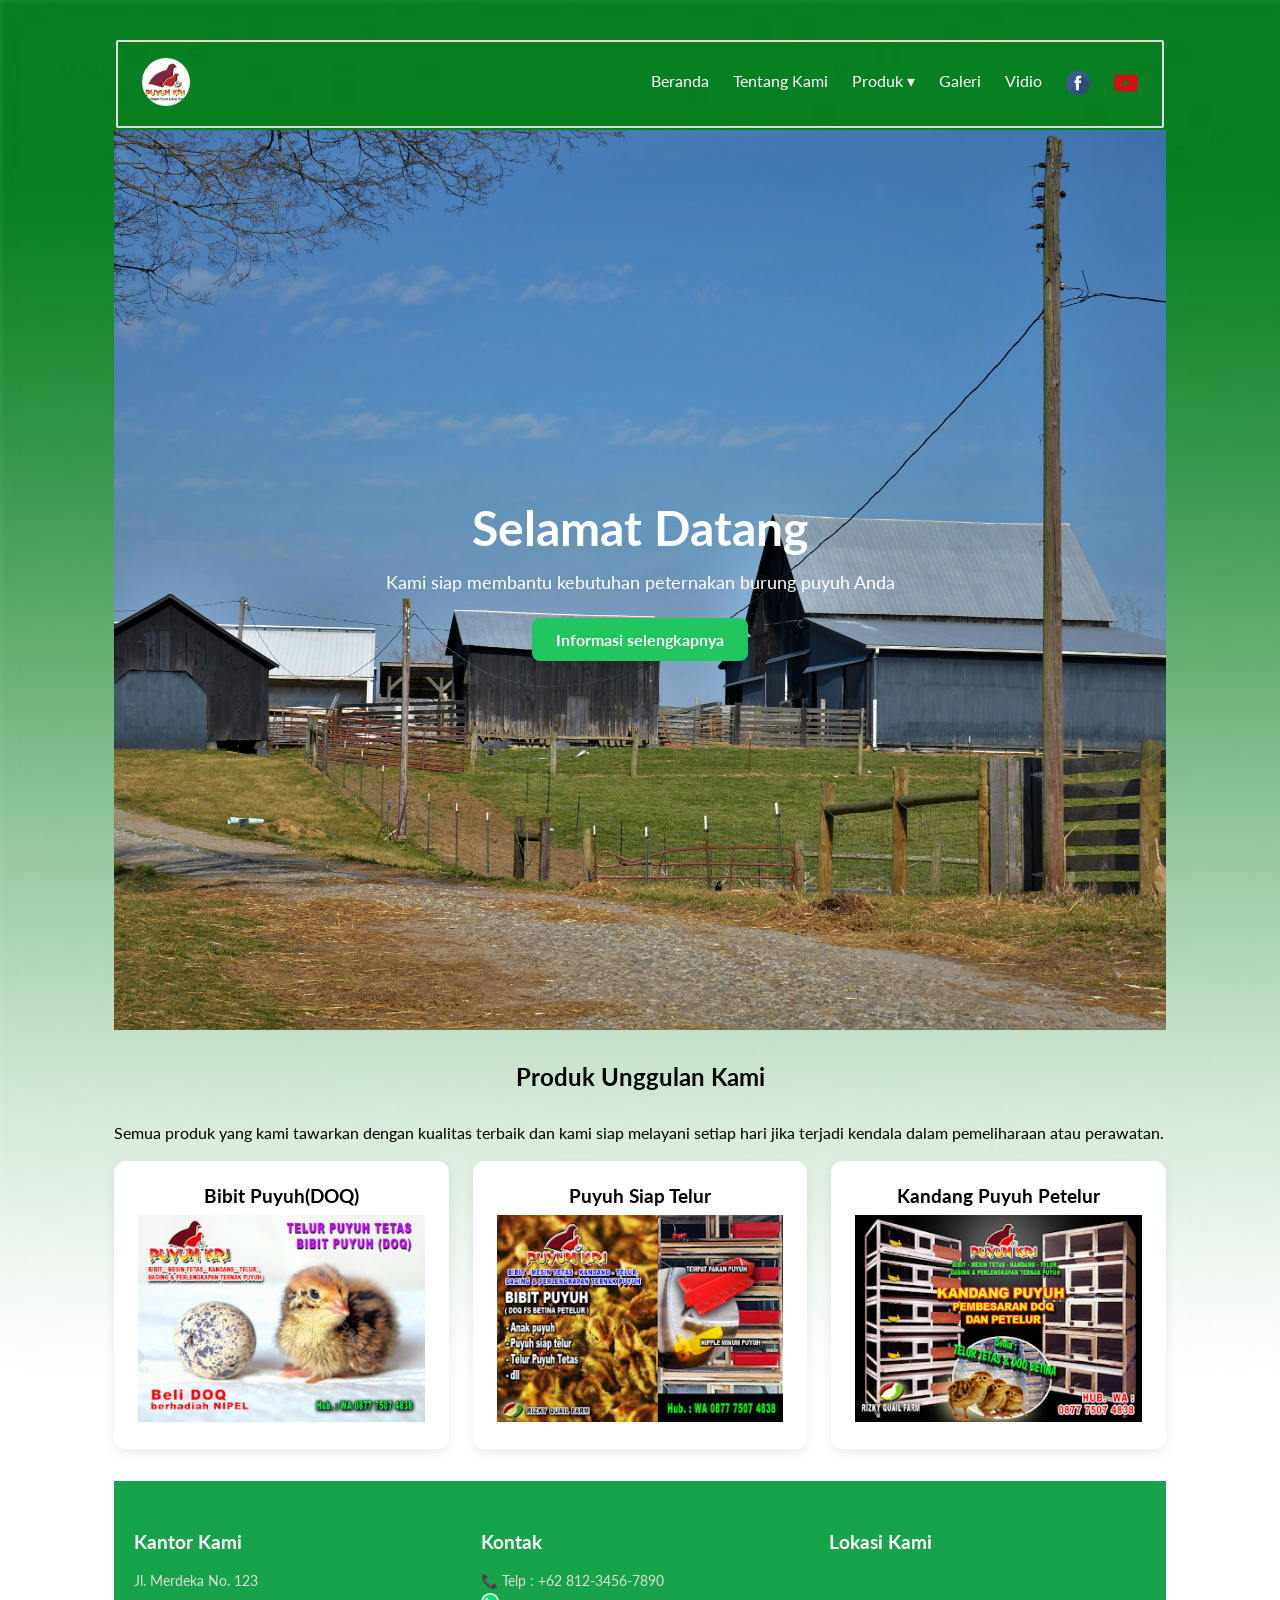
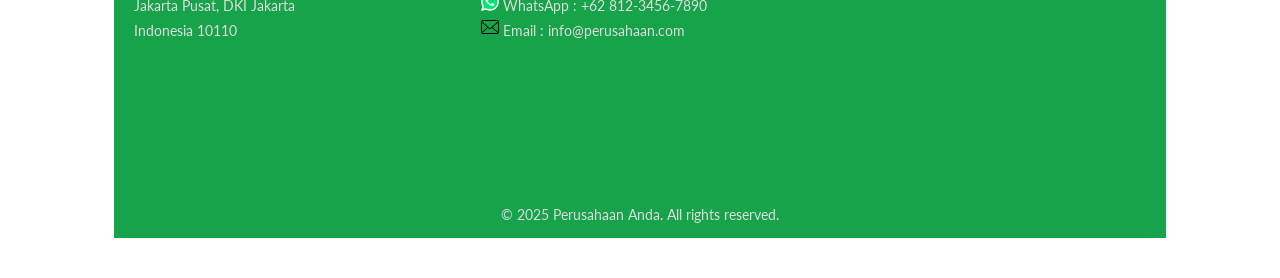
==== commit 1339b325: "redesign web puyuh kri bagian pertama" ====
--- a/index.html
+++ b/index.html
@@ -12,180 +12,182 @@
   <script src="js/main.js"></script>
 </head>
 <body>
- <nav class="navbar">
-  <div class="logo">
-    <a href="/"><img src="images/logo puyuh kri.jpg" alt="puyuh kri" class="img-logo"></a>
-  </div>
-  <ul class="menu" id="menu">
-    <li><a href="/">Beranda</a></li>
-    <li><a href="#tentang">Tentang Kami</a></li>
-    <li><a href="#">Produk ▾</a>
-        <ul class="dropdown">
-          <li><a href="/">Bibit Puyuh(DOQ)</a></li>
-          <li><a href="/">Puyuh Siap Telur(PST)</a></li>
-          <li><a href="/">Daging Puyuh</a></li>
-          <li><a href="/">Kandang</a></li>
-        </ul>
-      </li>
-      <li><a href="/galeri.html">Galeri</a></li>
-      <li><a href="#">Vidio</a></li>
-      <li><a href="/"><svg height="24px" width="24px" version="1.1" id="Layer_1" xmlns="http://www.w3.org/2000/svg" xmlns:xlink="http://www.w3.org/1999/xlink" viewBox="0 0 474.294 474.294" xml:space="preserve" fill="#000000"><g id="SVGRepo_bgCarrier" stroke-width="0"></g><g id="SVGRepo_tracerCarrier" stroke-linecap="round" stroke-linejoin="round"></g><g id="SVGRepo_iconCarrier"> <circle style="fill:#3A5A98;" cx="237.111" cy="236.966" r="236.966"></circle> <path style="fill:#345387;" d="M404.742,69.754c92.541,92.541,92.545,242.586-0.004,335.134 c-92.545,92.541-242.593,92.541-335.134,0L404.742,69.754z"></path> <path style="fill:#2E4D72;" d="M472.543,263.656L301.129,92.238l-88.998,88.998l5.302,5.302l-50.671,50.667l41.474,41.474 l-5.455,5.452l44.901,44.901l-51.764,51.764l88.429,88.429C384.065,449.045,461.037,366.255,472.543,263.656z"></path> <path style="fill:#FFFFFF;" d="M195.682,148.937c0,7.27,0,39.741,0,39.741h-29.115v48.598h29.115v144.402h59.808V237.276h40.134 c0,0,3.76-23.307,5.579-48.781c-5.224,0-45.485,0-45.485,0s0-28.276,0-33.231c0-4.962,6.518-11.641,12.965-11.641 c6.436,0,20.015,0,32.587,0c0-6.623,0-29.481,0-50.592c-16.786,0-35.883,0-44.306,0C194.201,93.028,195.682,141.671,195.682,148.937 z"></path> </g></svg></a></li>
-      <li><a href="/"><svg width="24px" height="24px" viewBox="0 -7 48 48" version="1.1" xmlns="http://www.w3.org/2000/svg" xmlns:xlink="http://www.w3.org/1999/xlink" fill="#000000"><g id="SVGRepo_bgCarrier" stroke-width="0"></g><g id="SVGRepo_tracerCarrier" stroke-linecap="round" stroke-linejoin="round"></g><g id="SVGRepo_iconCarrier"> <title>Youtube-color</title> <desc>Created with Sketch.</desc> <defs> </defs> <g id="Icons" stroke="none" stroke-width="1" fill="none" fill-rule="evenodd"> <g id="Color-" transform="translate(-200.000000, -368.000000)" fill="#CE1312"> <path d="M219.044,391.269916 L219.0425,377.687742 L232.0115,384.502244 L219.044,391.269916 Z M247.52,375.334163 C247.52,375.334163 247.0505,372.003199 245.612,370.536366 C243.7865,368.610299 241.7405,368.601235 240.803,368.489448 C234.086,368 224.0105,368 224.0105,368 L223.9895,368 C223.9895,368 213.914,368 207.197,368.489448 C206.258,368.601235 204.2135,368.610299 202.3865,370.536366 C200.948,372.003199 200.48,375.334163 200.48,375.334163 C200.48,375.334163 200,379.246723 200,383.157773 L200,386.82561 C200,390.73817 200.48,394.64922 200.48,394.64922 C200.48,394.64922 200.948,397.980184 202.3865,399.447016 C204.2135,401.373084 206.612,401.312658 207.68,401.513574 C211.52,401.885191 224,402 224,402 C224,402 234.086,401.984894 240.803,401.495446 C241.7405,401.382148 243.7865,401.373084 245.612,399.447016 C247.0505,397.980184 247.52,394.64922 247.52,394.64922 C247.52,394.64922 248,390.73817 248,386.82561 L248,383.157773 C248,379.246723 247.52,375.334163 247.52,375.334163 L247.52,375.334163 Z" id="Youtube"> </path> </g> </g> </g></svg></a></li>
-    <!-- <li><a href="/kontak.html">Kontak</a></li> -->
-  </ul>
-  <div class="hamburger" id="hamburger">
-    <span></span>
-    <span></span>
-    <span></span>
-  </div>
-</nav>
-    
-<!-- Konten Utama -->
-<main>
-<!-- HERO SECTION -->
-<!-- <section id="hero" class="hero">
-<h1>Puyuh KRI Bekasi</h1>
-<p>Jual beli bibit puyuh(DOQ), puyuh siap telur(PST), dan kandang puyuh petelur</p>
-<a href="#produk" class="btn">Lihat Produk</a>
-</section> -->
-
-<!-- TENTANG KAMI -->
-<!-- <section id="tentang" class="tentang">
-  <h2>Tentang Kami</h2>
-<div class="tentang-wrapper">
-  <div class="tentang-text">
-    <p>
-    <strong>Puyuh KRI</strong> adalah platform penjualan ternak puyuh yang
-    menghubungkan langsung peternak lokal dengan pembeli. Kami menyediakan bibit puyuh, telur tetas, kandang dan mesin tetas.
-    </p>
-    <p>
-    Dengan pengalaman bertahun-tahun di bidang peternakan, kami berkomitmen memberikan
-    harga terbaik, pengiriman cepat, dan layanan terpercaya untuk kebutuhan rumah tangga
-    maupun usaha kuliner.
-    </p>
-  </div>
-  <div class="tentang-box">
-    <div class="stat">
-    <h3>10+</h3>
-    <span>Tahun Pengalaman</span>
-    </div>
-    <div class="stat">
-    <h3>500+</h3>
-    <span>Pelanggan</span>
-    </div>
-    <div class="stat">
-    <h3>100%</h3>
-    <span>Unggas Sehat</span>
-    </div>
-  </div>
-  </div>
-</section> -->
-<!-- Jumbotron -->
-<section class="jumbotron">
-  <div class="overlay"></div>
-
-  <div class="jumbotron-content">
-    <h1>Selamat Datang</h1>
-    <p>Kami siap membantu kebutuhan peternakan burung puyuh Anda</p>
-    <a href="#" class="btn">Informasi selengkapnya</a>
-  </div>
-</section>
-<!-- PRODUK -->
-<section id="produk" class="produk">
-  <h2>Produk Unggulan</h2>
-  <div class="cards">
-    <div class="card">
-      <h3>Bibit Puyuh(DOQ)</h3>
-      <p>Umur Sehari</p><br>
-      <img src="images/doq.jpg" alt="bibit puyuh(DOQ)">
-    </div>
-    <div class="card">
-      <h3>Puyuh Siap Telur</h3>
-      <p>Berat 6 - 8 gram</p><br>
-      <img src="images/bibitpuyuh.jpg" alt="pst">
-    </div>
-    <div class="card">
-      <h3>Kandang Puyuh Petelur</h3>
-      <p>Bahan Kayu + Tempat pakan + Nipple puyuh</p><br>
-      <img src="images/kandangpuyuh.jpg" alt="kandang puyuh">
-    </div>
-  </div>
-</section>
-
-
-<!-- TESTIMONIAL -->
-<section id="testimonial" class="testimonial">
-  <h2>Apa Kata Pelanggan</h2>
-  <div class="slider-container">
-    <div class="slider">
-      <div class="card-testimoni">
-        <img src="https://i.pravatar.cc/100?img=1">
-        <h3>Andi Pratama</h3>
-        <span>Bogor</span>
+<div class="container">
+  <nav class="navbar">
+    <div class="logo">
+      <a href="/"><img src="images/logo puyuh kri.jpg" alt="puyuh kri" class="img-logo"></a>
+    </div>
+    <ul class="menu" id="menu">
+      <li><a href="/">Beranda</a></li>
+      <li><a href="#tentang">Tentang Kami</a></li>
+      <li><a href="#">Produk ▾</a>
+          <ul class="dropdown">
+            <li><a href="/">Bibit Puyuh(DOQ)</a></li>
+            <li><a href="/">Puyuh Siap Telur(PST)</a></li>
+            <li><a href="/">Daging Puyuh</a></li>
+            <li><a href="/">Kandang</a></li>
+          </ul>
+        </li>
+        <li><a href="/galeri.html">Galeri</a></li>
+        <li><a href="#">Vidio</a></li>
+        <li><a href="/"><svg height="24px" width="24px" version="1.1" id="Layer_1" xmlns="http://www.w3.org/2000/svg" xmlns:xlink="http://www.w3.org/1999/xlink" viewBox="0 0 474.294 474.294" xml:space="preserve" fill="#000000"><g id="SVGRepo_bgCarrier" stroke-width="0"></g><g id="SVGRepo_tracerCarrier" stroke-linecap="round" stroke-linejoin="round"></g><g id="SVGRepo_iconCarrier"> <circle style="fill:#3A5A98;" cx="237.111" cy="236.966" r="236.966"></circle> <path style="fill:#345387;" d="M404.742,69.754c92.541,92.541,92.545,242.586-0.004,335.134 c-92.545,92.541-242.593,92.541-335.134,0L404.742,69.754z"></path> <path style="fill:#2E4D72;" d="M472.543,263.656L301.129,92.238l-88.998,88.998l5.302,5.302l-50.671,50.667l41.474,41.474 l-5.455,5.452l44.901,44.901l-51.764,51.764l88.429,88.429C384.065,449.045,461.037,366.255,472.543,263.656z"></path> <path style="fill:#FFFFFF;" d="M195.682,148.937c0,7.27,0,39.741,0,39.741h-29.115v48.598h29.115v144.402h59.808V237.276h40.134 c0,0,3.76-23.307,5.579-48.781c-5.224,0-45.485,0-45.485,0s0-28.276,0-33.231c0-4.962,6.518-11.641,12.965-11.641 c6.436,0,20.015,0,32.587,0c0-6.623,0-29.481,0-50.592c-16.786,0-35.883,0-44.306,0C194.201,93.028,195.682,141.671,195.682,148.937 z"></path> </g></svg></a></li>
+        <li><a href="/"><svg width="24px" height="24px" viewBox="0 -7 48 48" version="1.1" xmlns="http://www.w3.org/2000/svg" xmlns:xlink="http://www.w3.org/1999/xlink" fill="#000000"><g id="SVGRepo_bgCarrier" stroke-width="0"></g><g id="SVGRepo_tracerCarrier" stroke-linecap="round" stroke-linejoin="round"></g><g id="SVGRepo_iconCarrier"> <title>Youtube-color</title> <desc>Created with Sketch.</desc> <defs> </defs> <g id="Icons" stroke="none" stroke-width="1" fill="none" fill-rule="evenodd"> <g id="Color-" transform="translate(-200.000000, -368.000000)" fill="#CE1312"> <path d="M219.044,391.269916 L219.0425,377.687742 L232.0115,384.502244 L219.044,391.269916 Z M247.52,375.334163 C247.52,375.334163 247.0505,372.003199 245.612,370.536366 C243.7865,368.610299 241.7405,368.601235 240.803,368.489448 C234.086,368 224.0105,368 224.0105,368 L223.9895,368 C223.9895,368 213.914,368 207.197,368.489448 C206.258,368.601235 204.2135,368.610299 202.3865,370.536366 C200.948,372.003199 200.48,375.334163 200.48,375.334163 C200.48,375.334163 200,379.246723 200,383.157773 L200,386.82561 C200,390.73817 200.48,394.64922 200.48,394.64922 C200.48,394.64922 200.948,397.980184 202.3865,399.447016 C204.2135,401.373084 206.612,401.312658 207.68,401.513574 C211.52,401.885191 224,402 224,402 C224,402 234.086,401.984894 240.803,401.495446 C241.7405,401.382148 243.7865,401.373084 245.612,399.447016 C247.0505,397.980184 247.52,394.64922 247.52,394.64922 C247.52,394.64922 248,390.73817 248,386.82561 L248,383.157773 C248,379.246723 247.52,375.334163 247.52,375.334163 L247.52,375.334163 Z" id="Youtube"> </path> </g> </g> </g></svg></a></li>
+      <!-- <li><a href="/kontak.html">Kontak</a></li> -->
+    </ul>
+    <div class="hamburger" id="hamburger">
+      <span></span>
+      <span></span>
+      <span></span>
+    </div>
+  </nav>
+      
+  <!-- Konten Utama -->
+  <main>
+  <!-- HERO SECTION -->
+  <!-- <section id="hero" class="hero">
+  <h1>Puyuh KRI Bekasi</h1>
+  <p>Jual beli bibit puyuh(DOQ), puyuh siap telur(PST), dan kandang puyuh petelur</p>
+  <a href="#produk" class="btn">Lihat Produk</a>
+  </section> -->
+
+  <!-- TENTANG KAMI -->
+  <!-- <section id="tentang" class="tentang">
+    <h2>Tentang Kami</h2>
+  <div class="tentang-wrapper">
+    <div class="tentang-text">
+      <p>
+      <strong>Puyuh KRI</strong> adalah platform penjualan ternak puyuh yang
+      menghubungkan langsung peternak lokal dengan pembeli. Kami menyediakan bibit puyuh, telur tetas, kandang dan mesin tetas.
+      </p>
+      <p>
+      Dengan pengalaman bertahun-tahun di bidang peternakan, kami berkomitmen memberikan
+      harga terbaik, pengiriman cepat, dan layanan terpercaya untuk kebutuhan rumah tangga
+      maupun usaha kuliner.
+      </p>
+    </div>
+    <div class="tentang-box">
+      <div class="stat">
+      <h3>10+</h3>
+      <span>Tahun Pengalaman</span>
+      </div>
+      <div class="stat">
+      <h3>500+</h3>
+      <span>Pelanggan</span>
+      </div>
+      <div class="stat">
+      <h3>100%</h3>
+      <span>Unggas Sehat</span>
+      </div>
+    </div>
+    </div>
+  </section> -->
+  <!-- Jumbotron -->
+  <section class="jumbotron">
+    <div class="overlay"></div>
+
+    <div class="jumbotron-content">
+      <h1>Selamat Datang</h1>
+      <p>Kami siap membantu kebutuhan peternakan burung puyuh Anda</p>
+      <a href="#" class="btn">Informasi selengkapnya</a>
+    </div>
+  </section>
+  <!-- PRODUK -->
+  <section id="produk" class="produk">
+    <h2>Produk Unggulan Kami</h2>
+    <span>Semua produk yang kami tawarkan dengan kualitas terbaik dan kami siap melayani setiap hari jika terjadi kendala dalam pemeliharaan atau perawatan.</span><br><br>
+    <div class="cards">
+      <div class="card">
+        <h3>Bibit Puyuh(DOQ)</h3>
+        <!-- <p>Umur Sehari</p><br> -->
+        <img src="images/doq.jpg" alt="bibit puyuh(DOQ)">
+      </div>
+      <div class="card">
+        <h3>Puyuh Siap Telur</h3>
+        <!-- <p>Berat 6 - 8 gram</p><br> -->
+        <img src="images/bibitpuyuh.jpg" alt="pst">
+      </div>
+      <div class="card">
+        <h3>Kandang Puyuh Petelur</h3>
+        <!-- <p>Bahan Kayu + Tempat pakan + Nipple puyuh</p><br> -->
+        <img src="images/kandangpuyuh.jpg" alt="kandang puyuh">
+      </div>
+    </div>
+  </section>
+
+
+  <!-- TESTIMONIAL -->
+  <!-- <section id="testimonial" class="testimonial">
+    <h2>Apa Kata Pelanggan</h2>
+    <div class="slider-container">
+      <div class="slider">
+        <div class="card-testimoni">
+          <img src="https://i.pravatar.cc/100?img=1">
+          <h3>Andi Pratama</h3>
+          <span>Bogor</span>
+          <p>
+            Pelayanan sangat memuaskan dan hasilnya profesional.
+          </p>
+        </div>
+        <div class="card-testimoni">
+          <img src="https://i.pravatar.cc/100?img=2">
+          <h3>Budi</h3>
+          <span>Cianjur</span>
+          <p>
+            Pelayanan sangat memuaskan dan hasilnya profesional.
+          </p>
+        </div>
+        <div class="card-testimoni">
+          <img src="https://i.pravatar.cc/100?img=3">
+          <h3>Doni</h3>
+          <span>Depok</span>
+          <p>
+            Pelayanan sangat memuaskan dan hasilnya profesional.
+          </p>
+        </div>
+      </div>
+      
+    <button class="nav prev">&#10094;</button>
+    <button class="nav next">&#10095;</button>
+    </div>
+  </section> -->
+
+
+  <!-- FOOTER -->
+  <footer class="footer">
+    <div class="footer-container">
+
+      <!-- Info Kantor -->
+      <div class="footer-box">
+        <h3>Kantor Kami</h3>
         <p>
-          Pelayanan sangat memuaskan dan hasilnya profesional.
+          Jl. Merdeka No. 123<br>
+          Jakarta Pusat, DKI Jakarta<br>
+          Indonesia 10110
         </p>
       </div>
-      <div class="card-testimoni">
-        <img src="https://i.pravatar.cc/100?img=2">
-        <h3>Budi</h3>
-        <span>Cianjur</span>
-        <p>
-          Pelayanan sangat memuaskan dan hasilnya profesional.
-        </p>
-      </div>
-      <div class="card-testimoni">
-        <img src="https://i.pravatar.cc/100?img=3">
-        <h3>Doni</h3>
-        <span>Depok</span>
-        <p>
-          Pelayanan sangat memuaskan dan hasilnya profesional.
-        </p>
-      </div>
-    </div>
-    <!-- Navigasi -->
-   <button class="nav prev">&#10094;</button>
-   <button class="nav next">&#10095;</button>
-  </div>
-</section>
-
-
-<!-- FOOTER -->
-<footer class="footer">
-  <div class="footer-container">
-
-    <!-- Info Kantor -->
-    <div class="footer-box">
-      <h3>Kantor Kami</h3>
-      <p>
-        Jl. Merdeka No. 123<br>
-        Jakarta Pusat, DKI Jakarta<br>
-        Indonesia 10110
-      </p>
-    </div>
-
-    <!-- Kontak -->
-    <div class="footer-box">
-      <h3>Kontak</h3>
-      <p>📞 Telp : +62 812-3456-7890</p>
-      <p><svg width="20px" height="20px" viewBox="-1.5 0 259 259" version="1.1" xmlns="http://www.w3.org/2000/svg" xmlns:xlink="http://www.w3.org/1999/xlink" preserveAspectRatio="xMidYMid" fill="#000000"><g id="SVGRepo_bgCarrier" stroke-width="0"></g><g id="SVGRepo_tracerCarrier" stroke-linecap="round" stroke-linejoin="round"></g><g id="SVGRepo_iconCarrier"> <g> <path d="M67.6631045,221.823373 L71.8484512,223.916047 C89.2873956,234.379413 108.819013,239.262318 128.350631,239.262318 L128.350631,239.262318 C189.735716,239.262318 239.959876,189.038158 239.959876,127.653073 C239.959876,98.3556467 228.101393,69.7557778 207.17466,48.8290445 C186.247927,27.9023111 158.345616,16.0438289 128.350631,16.0438289 C66.9655467,16.0438289 16.7413867,66.2679889 17.4389445,128.350631 C17.4389445,149.277365 23.7169645,169.50654 34.1803311,186.945485 L36.9705622,191.130831 L25.8096378,232.28674 L67.6631045,221.823373 Z" fill="#00E676"> </path> <path d="M219.033142,37.66812 C195.316178,13.2535978 162.530962,0 129.048189,0 C57.8972956,0 0.697557778,57.8972956 1.39511556,128.350631 C1.39511556,150.67248 7.67313556,172.296771 18.1365022,191.828389 L0,258.096378 L67.6631045,240.657433 C86.4971645,251.1208 107.423898,256.003705 128.350631,256.003705 L128.350631,256.003705 C198.803967,256.003705 256.003705,198.106409 256.003705,127.653073 C256.003705,93.4727423 242.750107,61.3850845 219.033142,37.66812 Z M129.048189,234.379413 L129.048189,234.379413 C110.214129,234.379413 91.380069,229.496509 75.3362401,219.7307 L71.1508934,217.638027 L30.6925422,228.101393 L41.1559089,188.3406 L38.3656778,184.155253 C7.67313556,134.628651 22.3218489,69.05822 72.5460089,38.3656778 C122.770169,7.67313556 187.643042,22.3218489 218.335585,72.5460089 C249.028127,122.770169 234.379413,187.643042 184.155253,218.335585 C168.111425,228.798951 148.579807,234.379413 129.048189,234.379413 Z M190.433273,156.9505 L182.760138,153.462711 C182.760138,153.462711 171.599213,148.579807 164.623636,145.092018 C163.926078,145.092018 163.22852,144.39446 162.530962,144.39446 C160.438289,144.39446 159.043173,145.092018 157.648058,145.789576 L157.648058,145.789576 C157.648058,145.789576 156.9505,146.487133 147.184691,157.648058 C146.487133,159.043173 145.092018,159.740731 143.696902,159.740731 L142.999345,159.740731 C142.301787,159.740731 140.906671,159.043173 140.209113,158.345616 L136.721325,156.9505 L136.721325,156.9505 C129.048189,153.462711 122.072611,149.277365 116.492149,143.696902 C115.097033,142.301787 113.00436,140.906671 111.609245,139.511556 C106.72634,134.628651 101.843436,129.048189 98.3556467,122.770169 L97.658089,121.375053 C96.9605312,120.677496 96.9605312,119.979938 96.2629734,118.584822 C96.2629734,117.189707 96.2629734,115.794591 96.9605312,115.097033 C96.9605312,115.097033 99.7507623,111.609245 101.843436,109.516571 C103.238551,108.121456 103.936109,106.028782 105.331225,104.633667 C106.72634,102.540993 107.423898,99.7507623 106.72634,97.658089 C106.028782,94.1703001 97.658089,75.3362401 95.5654156,71.1508934 C94.1703001,69.05822 92.7751845,68.3606623 90.6825112,67.6631045 L88.5898378,67.6631045 C87.1947223,67.6631045 85.1020489,67.6631045 83.0093756,67.6631045 C81.6142601,67.6631045 80.2191445,68.3606623 78.8240289,68.3606623 L78.1264712,69.05822 C76.7313556,69.7557778 75.3362401,71.1508934 73.9411245,71.8484512 C72.5460089,73.2435667 71.8484512,74.6386823 70.4533356,76.0337978 C65.5704312,82.3118178 62.7802,89.9849534 62.7802,97.658089 L62.7802,97.658089 C62.7802,103.238551 64.1753156,108.819013 66.2679889,113.701918 L66.9655467,115.794591 C73.2435667,129.048189 81.6142601,140.906671 92.7751845,151.370038 L95.5654156,154.160269 C97.658089,156.252942 99.7507623,157.648058 101.145878,159.740731 C115.794591,172.296771 132.535978,181.365022 151.370038,186.247927 C153.462711,186.945485 156.252942,186.945485 158.345616,187.643042 L158.345616,187.643042 C160.438289,187.643042 163.22852,187.643042 165.321193,187.643042 C168.808982,187.643042 172.994329,186.247927 175.78456,184.852811 C177.877233,183.457696 179.272349,183.457696 180.667465,182.06258 L182.06258,180.667465 C183.457696,179.272349 184.852811,178.574791 186.247927,177.179676 C187.643042,175.78456 189.038158,174.389445 189.735716,172.994329 C191.130831,170.204098 191.828389,166.716309 192.525947,163.22852 C192.525947,161.833405 192.525947,159.740731 192.525947,158.345616 C192.525947,158.345616 191.828389,157.648058 190.433273,156.9505 Z" fill="#FFFFFF"> </path> </g> </g></svg>&nbsp;WhatsApp : +62 812-3456-7890</p>
-      <p><svg fill="#000000" width="20px" height="20px" viewBox="0 0 1920 1920" xmlns="http://www.w3.org/2000/svg"><g id="SVGRepo_bgCarrier" stroke-width="0"></g><g id="SVGRepo_tracerCarrier" stroke-linecap="round" stroke-linejoin="round"></g><g id="SVGRepo_iconCarrier"> <path d="M1920 428.266v1189.54l-464.16-580.146-88.203 70.585 468.679 585.904H83.684l468.679-585.904-88.202-70.585L0 1617.805V428.265l959.944 832.441L1920 428.266ZM1919.932 226v52.627l-959.943 832.44L.045 278.628V226h1919.887Z" fill-rule="evenodd"></path> </g></svg>&nbsp;Email : info@perusahaan.com</p>
-    </div>
-
-    <!-- Peta -->
-    <div class="footer-box">
-      <h3>Lokasi Kami</h3>
-      <iframe src="https://www.google.com/maps/embed?pb=!1m18!1m12!1m3!1d3966.2118504380446!2d107.03777787485475!3d-6.2357824937524455!2m3!1f0!2f0!3f0!3m2!1i1024!2i768!4f13.1!3m3!1m2!1s0x2e698ee8cb73edfd%3A0x6c4c2b81aeb5080f!2sPUYUH%20KRI!5e0!3m2!1sen!2sid!4v1766814502616!5m2!1sen!2sid" width="600" height="450" style="border:0;" allowfullscreen="" loading="lazy" referrerpolicy="no-referrer-when-downgrade"></iframe>
-    </div>
-
-  </div>
-
-  <div class="footer-bottom">
-    © 2025 Perusahaan Anda. All rights reserved.
-  </div>
-</footer>
-</main>
-  </div>
+
+      <!-- Kontak -->
+      <div class="footer-box">
+        <h3>Kontak</h3>
+        <p>📞 Telp : +62 812-3456-7890</p>
+        <p><svg width="18px" height="18px" viewBox="-1.5 0 259 259" version="1.1" xmlns="http://www.w3.org/2000/svg" xmlns:xlink="http://www.w3.org/1999/xlink" preserveAspectRatio="xMidYMid" fill="#000000"><g id="SVGRepo_bgCarrier" stroke-width="0"></g><g id="SVGRepo_tracerCarrier" stroke-linecap="round" stroke-linejoin="round"></g><g id="SVGRepo_iconCarrier"> <g> <path d="M67.6631045,221.823373 L71.8484512,223.916047 C89.2873956,234.379413 108.819013,239.262318 128.350631,239.262318 L128.350631,239.262318 C189.735716,239.262318 239.959876,189.038158 239.959876,127.653073 C239.959876,98.3556467 228.101393,69.7557778 207.17466,48.8290445 C186.247927,27.9023111 158.345616,16.0438289 128.350631,16.0438289 C66.9655467,16.0438289 16.7413867,66.2679889 17.4389445,128.350631 C17.4389445,149.277365 23.7169645,169.50654 34.1803311,186.945485 L36.9705622,191.130831 L25.8096378,232.28674 L67.6631045,221.823373 Z" fill="#00E676"> </path> <path d="M219.033142,37.66812 C195.316178,13.2535978 162.530962,0 129.048189,0 C57.8972956,0 0.697557778,57.8972956 1.39511556,128.350631 C1.39511556,150.67248 7.67313556,172.296771 18.1365022,191.828389 L0,258.096378 L67.6631045,240.657433 C86.4971645,251.1208 107.423898,256.003705 128.350631,256.003705 L128.350631,256.003705 C198.803967,256.003705 256.003705,198.106409 256.003705,127.653073 C256.003705,93.4727423 242.750107,61.3850845 219.033142,37.66812 Z M129.048189,234.379413 L129.048189,234.379413 C110.214129,234.379413 91.380069,229.496509 75.3362401,219.7307 L71.1508934,217.638027 L30.6925422,228.101393 L41.1559089,188.3406 L38.3656778,184.155253 C7.67313556,134.628651 22.3218489,69.05822 72.5460089,38.3656778 C122.770169,7.67313556 187.643042,22.3218489 218.335585,72.5460089 C249.028127,122.770169 234.379413,187.643042 184.155253,218.335585 C168.111425,228.798951 148.579807,234.379413 129.048189,234.379413 Z M190.433273,156.9505 L182.760138,153.462711 C182.760138,153.462711 171.599213,148.579807 164.623636,145.092018 C163.926078,145.092018 163.22852,144.39446 162.530962,144.39446 C160.438289,144.39446 159.043173,145.092018 157.648058,145.789576 L157.648058,145.789576 C157.648058,145.789576 156.9505,146.487133 147.184691,157.648058 C146.487133,159.043173 145.092018,159.740731 143.696902,159.740731 L142.999345,159.740731 C142.301787,159.740731 140.906671,159.043173 140.209113,158.345616 L136.721325,156.9505 L136.721325,156.9505 C129.048189,153.462711 122.072611,149.277365 116.492149,143.696902 C115.097033,142.301787 113.00436,140.906671 111.609245,139.511556 C106.72634,134.628651 101.843436,129.048189 98.3556467,122.770169 L97.658089,121.375053 C96.9605312,120.677496 96.9605312,119.979938 96.2629734,118.584822 C96.2629734,117.189707 96.2629734,115.794591 96.9605312,115.097033 C96.9605312,115.097033 99.7507623,111.609245 101.843436,109.516571 C103.238551,108.121456 103.936109,106.028782 105.331225,104.633667 C106.72634,102.540993 107.423898,99.7507623 106.72634,97.658089 C106.028782,94.1703001 97.658089,75.3362401 95.5654156,71.1508934 C94.1703001,69.05822 92.7751845,68.3606623 90.6825112,67.6631045 L88.5898378,67.6631045 C87.1947223,67.6631045 85.1020489,67.6631045 83.0093756,67.6631045 C81.6142601,67.6631045 80.2191445,68.3606623 78.8240289,68.3606623 L78.1264712,69.05822 C76.7313556,69.7557778 75.3362401,71.1508934 73.9411245,71.8484512 C72.5460089,73.2435667 71.8484512,74.6386823 70.4533356,76.0337978 C65.5704312,82.3118178 62.7802,89.9849534 62.7802,97.658089 L62.7802,97.658089 C62.7802,103.238551 64.1753156,108.819013 66.2679889,113.701918 L66.9655467,115.794591 C73.2435667,129.048189 81.6142601,140.906671 92.7751845,151.370038 L95.5654156,154.160269 C97.658089,156.252942 99.7507623,157.648058 101.145878,159.740731 C115.794591,172.296771 132.535978,181.365022 151.370038,186.247927 C153.462711,186.945485 156.252942,186.945485 158.345616,187.643042 L158.345616,187.643042 C160.438289,187.643042 163.22852,187.643042 165.321193,187.643042 C168.808982,187.643042 172.994329,186.247927 175.78456,184.852811 C177.877233,183.457696 179.272349,183.457696 180.667465,182.06258 L182.06258,180.667465 C183.457696,179.272349 184.852811,178.574791 186.247927,177.179676 C187.643042,175.78456 189.038158,174.389445 189.735716,172.994329 C191.130831,170.204098 191.828389,166.716309 192.525947,163.22852 C192.525947,161.833405 192.525947,159.740731 192.525947,158.345616 C192.525947,158.345616 191.828389,157.648058 190.433273,156.9505 Z" fill="#FFFFFF"> </path> </g> </g></svg>&nbsp;WhatsApp : +62 812-3456-7890</p>
+        <p><svg height="18px" width="18px" version="1.1" id="_x32_" xmlns="http://www.w3.org/2000/svg" xmlns:xlink="http://www.w3.org/1999/xlink" viewBox="0 0 512 512" xml:space="preserve" fill="#000000"><g id="SVGRepo_bgCarrier" stroke-width="0"></g><g id="SVGRepo_tracerCarrier" stroke-linecap="round" stroke-linejoin="round"></g><g id="SVGRepo_iconCarrier"> <style type="text/css"> .st0{fill:#000000;} </style> <g> <path class="st0" d="M510.746,110.361c-2.128-10.754-6.926-20.918-13.926-29.463c-1.422-1.794-2.909-3.39-4.535-5.009 c-12.454-12.52-29.778-19.701-47.531-19.701H67.244c-17.951,0-34.834,7-47.539,19.708c-1.608,1.604-3.099,3.216-4.575,5.067 c-6.97,8.509-11.747,18.659-13.824,29.428C0.438,114.62,0,119.002,0,123.435v265.137c0,9.224,1.874,18.206,5.589,26.745 c3.215,7.583,8.093,14.772,14.112,20.788c1.516,1.509,3.022,2.901,4.63,4.258c12.034,9.966,27.272,15.45,42.913,15.45h377.51 c15.742,0,30.965-5.505,42.967-15.56c1.604-1.298,3.091-2.661,4.578-4.148c5.818-5.812,10.442-12.49,13.766-19.854l0.438-1.05 c3.646-8.377,5.497-17.33,5.497-26.628V123.435C512,119.06,511.578,114.649,510.746,110.361z M34.823,99.104 c0.951-1.392,2.165-2.821,3.714-4.382c7.689-7.685,17.886-11.914,28.706-11.914h377.51c10.915,0,21.115,4.236,28.719,11.929 c1.313,1.327,2.567,2.8,3.661,4.272l2.887,3.88l-201.5,175.616c-6.212,5.446-14.21,8.443-22.523,8.443 c-8.231,0-16.222-2.99-22.508-8.436L32.19,102.939L34.823,99.104z M26.755,390.913c-0.109-0.722-0.134-1.524-0.134-2.341V128.925 l156.37,136.411L28.199,400.297L26.755,390.913z M464.899,423.84c-6.052,3.492-13.022,5.344-20.145,5.344H67.244 c-7.127,0-14.094-1.852-20.142-5.344l-6.328-3.668l159.936-139.379l17.528,15.246c10.514,9.128,23.922,14.16,37.761,14.16 c13.89,0,27.32-5.032,37.827-14.16l17.521-15.253L471.228,420.18L464.899,423.84z M485.372,388.572 c0,0.803-0.015,1.597-0.116,2.304l-1.386,9.472L329.012,265.409l156.36-136.418V388.572z"></path> </g> </g></svg>&nbsp;Email : info@perusahaan.com</p>
+      </div>
+
+      <!-- Peta -->
+      <div class="footer-box">
+        <h3>Lokasi Kami</h3>
+        <iframe src="https://www.google.com/maps/embed?pb=!1m18!1m12!1m3!1d3966.2118504380446!2d107.03777787485475!3d-6.2357824937524455!2m3!1f0!2f0!3f0!3m2!1i1024!2i768!4f13.1!3m3!1m2!1s0x2e698ee8cb73edfd%3A0x6c4c2b81aeb5080f!2sPUYUH%20KRI!5e0!3m2!1sen!2sid!4v1766814502616!5m2!1sen!2sid" width="600" height="450" style="border:0;" allowfullscreen="" loading="lazy" referrerpolicy="no-referrer-when-downgrade"></iframe>
+      </div>
+
+    </div>
+
+    <div class="footer-bottom">
+      © 2025 Perusahaan Anda. All rights reserved.
+    </div>
+  </footer>
+  </main>
+</div>
   <script>
     const hamburger = document.getElementById('hamburger');
     const menu = document.getElementById('menu');
--- a/css/style.css
+++ b/css/style.css
@@ -10,12 +10,24 @@
   background-image: url('../images/bg-webpuyuh.jpeg');
   background-size: cover;   
 }
+
+/* container */
+.container{
+  width: 100%;
+  max-width: 1200px;
+  margin: 0 auto;
+  padding: 0 20px;
+}
+
 /* Navbar */
 .navbar {
 display: flex;
 justify-content: space-between;
 align-items: center;
 padding: 16px 24px;
+border: 2px solid #ddd;
+border-radius: 2px;
+margin: 2px;
 /* background:#fff; */
 }
 
@@ -277,6 +289,7 @@
 /* PRODUK */
 .produk{
   margin-top: 32px;
+  margin-bottom: 32px;
 }
 
 .produk h2 {
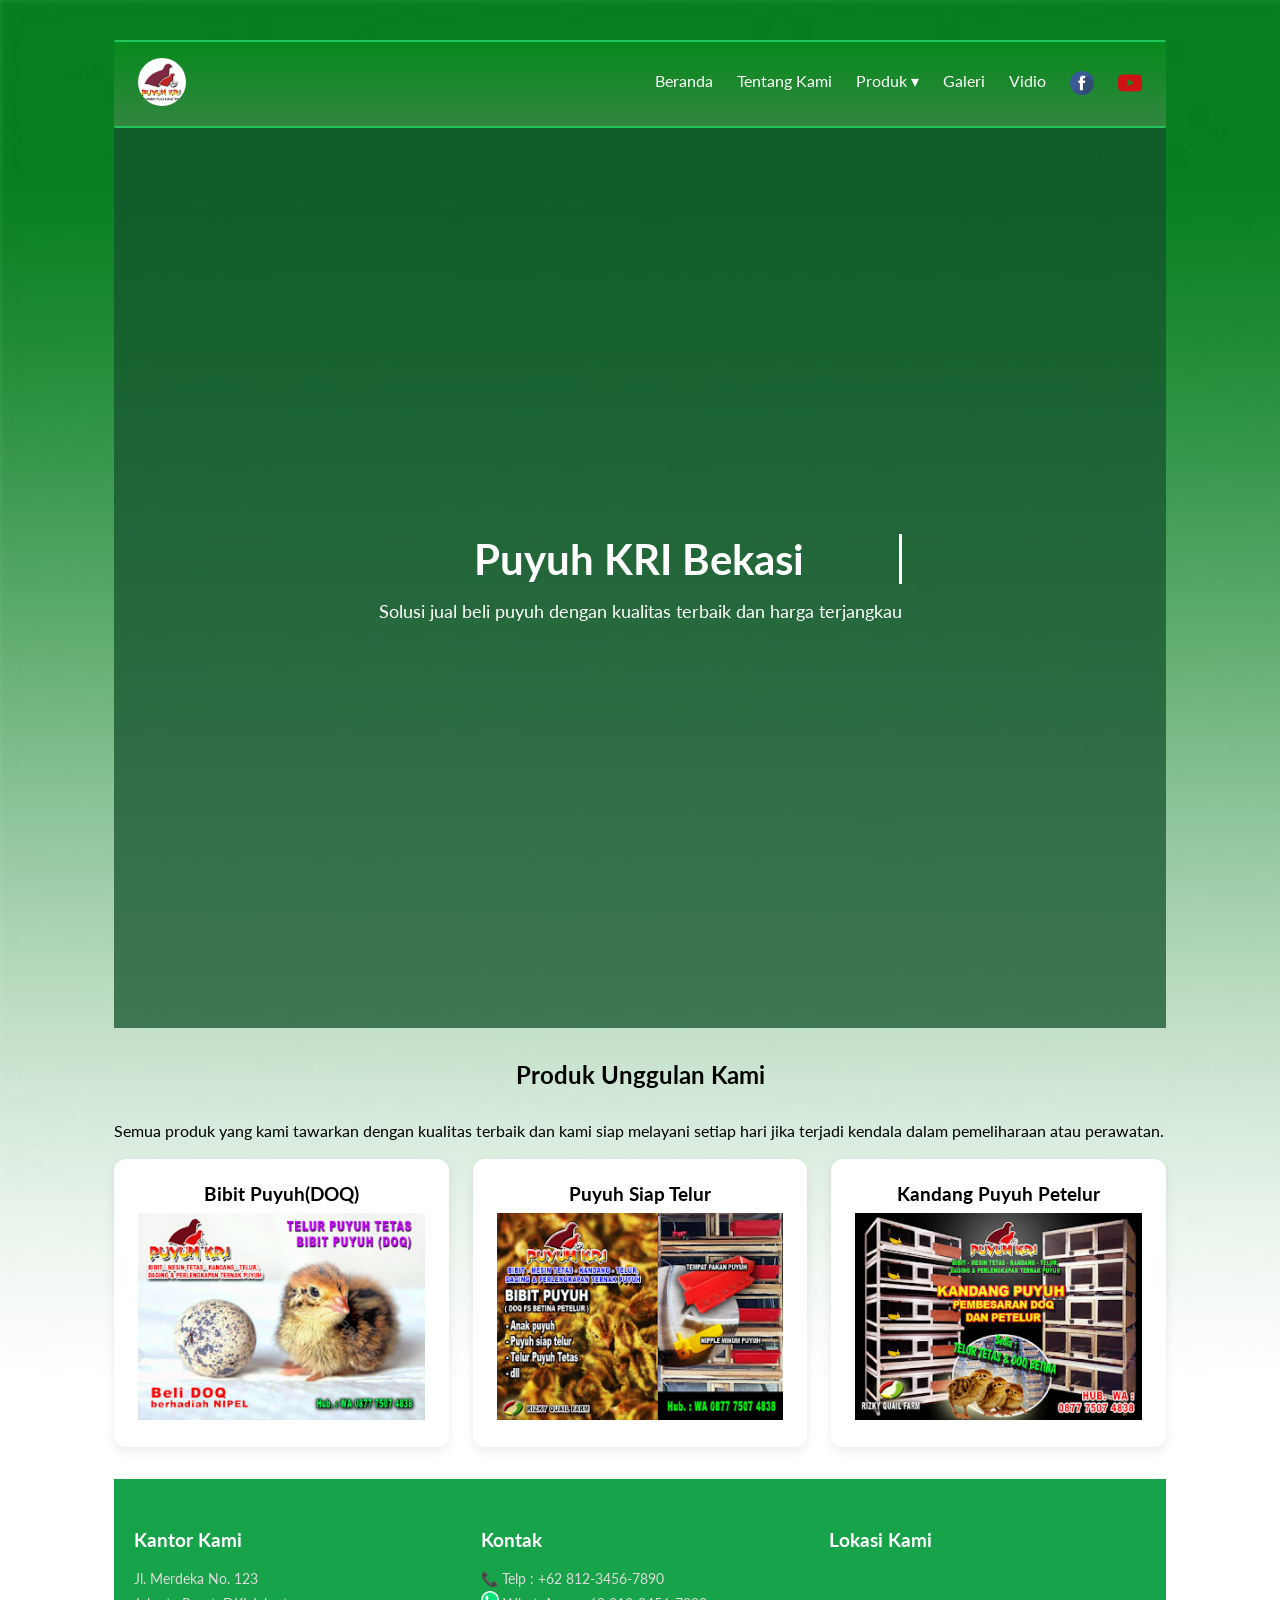
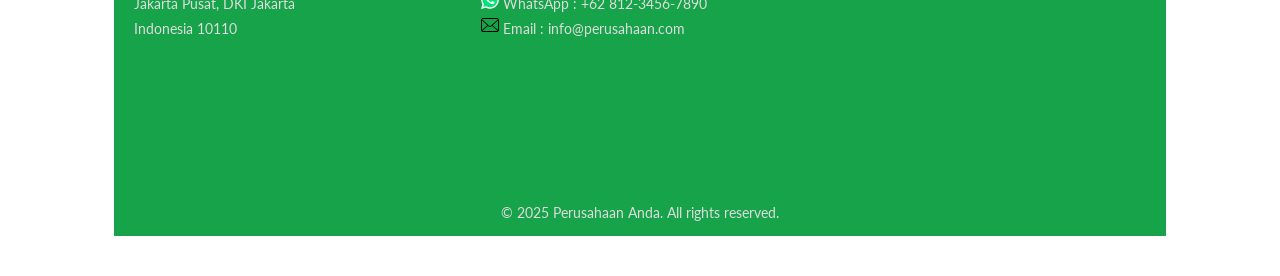
==== commit 6f876829: "pasang animasi jumbotron dan judul teks berjalan" ====
--- a/index.html
+++ b/index.html
@@ -43,54 +43,37 @@
       
   <!-- Konten Utama -->
   <main>
-  <!-- HERO SECTION -->
-  <!-- <section id="hero" class="hero">
-  <h1>Puyuh KRI Bekasi</h1>
-  <p>Jual beli bibit puyuh(DOQ), puyuh siap telur(PST), dan kandang puyuh petelur</p>
-  <a href="#produk" class="btn">Lihat Produk</a>
-  </section> -->
-
-  <!-- TENTANG KAMI -->
-  <!-- <section id="tentang" class="tentang">
-    <h2>Tentang Kami</h2>
-  <div class="tentang-wrapper">
-    <div class="tentang-text">
-      <p>
-      <strong>Puyuh KRI</strong> adalah platform penjualan ternak puyuh yang
-      menghubungkan langsung peternak lokal dengan pembeli. Kami menyediakan bibit puyuh, telur tetas, kandang dan mesin tetas.
-      </p>
-      <p>
-      Dengan pengalaman bertahun-tahun di bidang peternakan, kami berkomitmen memberikan
-      harga terbaik, pengiriman cepat, dan layanan terpercaya untuk kebutuhan rumah tangga
-      maupun usaha kuliner.
-      </p>
-    </div>
-    <div class="tentang-box">
-      <div class="stat">
-      <h3>10+</h3>
-      <span>Tahun Pengalaman</span>
+  <section class="jumbotron">
+    <div class="slide active" style="background-image: url('https://images.pexels.com/photos/1640777/pexels-photo-1640777.jpeg');">
+      <div class="overlay">
+      <div class="content">
+      <h1>Puyuh KRI Bekasi</h1>
+      <p>Solusi jual beli puyuh dengan kualitas terbaik dan harga terjangkau</p>
       </div>
-      <div class="stat">
-      <h3>500+</h3>
-      <span>Pelanggan</span>
-      </div>
-      <div class="stat">
-      <h3>100%</h3>
-      <span>Unggas Sehat</span>
       </div>
     </div>
+
+
+    <div class="slide" style="background-image: url('https://images.pexels.com/photos/1622758/pexels-photo-1622758.jpeg');">
+      <div class="overlay">
+      <div class="content">
+      <h1>Dari Peternak Lokal</h1>
+      <p>Harga jujur langsung dari sumbernya</p>
+      </div>
+      </div>
     </div>
-  </section> -->
-  <!-- Jumbotron -->
-  <section class="jumbotron">
-    <div class="overlay"></div>
 
-    <div class="jumbotron-content">
-      <h1>Selamat Datang</h1>
-      <p>Kami siap membantu kebutuhan peternakan burung puyuh Anda</p>
-      <a href="#" class="btn">Informasi selengkapnya</a>
+
+    <div class="slide" style="background-image: url('https://images.pexels.com/photos/4666755/pexels-photo-4666755.jpeg');">
+      <div class="overlay">
+      <div class="content">
+      <h1>Pengiriman Cepat</h1>
+      <p>Siap kirim ke rumah dan usaha Anda</p>
+      </div>
+      </div>
     </div>
-  </section>
+</section>
+
   <!-- PRODUK -->
   <section id="produk" class="produk">
     <h2>Produk Unggulan Kami</h2>
--- a/css/style.css
+++ b/css/style.css
@@ -25,10 +25,11 @@
 justify-content: space-between;
 align-items: center;
 padding: 16px 24px;
-border: 2px solid #ddd;
+border-top: 2px solid #22c55e;
+border-bottom: 2px solid #22c55e;
 border-radius: 2px;
-margin: 2px;
-/* background:#fff; */
+margin: 0px;
+background: linear-gradient(to bottom, rgb(6, 138, 28), rgb(51, 134, 64));
 }
 
 
@@ -49,7 +50,7 @@
   display: flex;
   list-style: none;
   gap: 24px;
-  z-index: 9999;
+  /* z-index: 9999; */
 }
 
 .menu li{
@@ -157,58 +158,89 @@
 
 /* Jumbotron */
 .jumbotron {
-  position: relative;
-  height: 100vh;
-  background-image: url("../images/roger-starnes.jpg");
-  background-size: cover;
-  background-position: center;
-  background-repeat: no-repeat;
-
-  display: flex;
-  align-items: center;
-  justify-content: center;
-  text-align: center;
-  color: white;
-}
-
-/* Overlay gelap */
-.jumbotron .overlay {
-  position: absolute;
-  top: 0;
-  left: 0;
-  width: 100%;
-  height: 100%;
-}
-
-/* Konten */
-.jumbotron-content {
-  position: relative;
-  z-index: 2;
-  max-width: 700px;
-  padding: 20px;
-}
-
-.jumbotron-content h1 {
-  font-size: 48px;
-  margin-bottom: 15px;
-}
-
-.jumbotron-content p {
-  font-size: 18px;
-  margin-bottom: 25px;
-}
-
-/* Button */
-/* .btn {
-  display: inline-block;
-  padding: 12px 30px;
-  background: #4facfe;
-  color: white;
-  text-decoration: none;
-  border-radius: 30px;
-  font-weight: bold;
-  transition: 0.3s;
-} */
+position: relative;
+height: 100vh;
+background-size: cover;
+background-position: center;
+background-repeat: no-repeat;
+color: white;
+display: flex;
+align-items: center;
+justify-content: center;
+text-align: center;
+}
+
+
+.slide {
+position: absolute;
+inset: 0;
+display: flex;
+align-items: center;
+justify-content: center;
+background-size: cover;
+background-position: center;
+opacity: 0;
+transition: opacity 1.5s ease-in-out;
+}
+
+
+.slide.active {
+opacity: 1;
+}
+
+
+.overlay {
+background: rgba(20,83,45,0.75);
+width: 100%;
+height: 100%;
+display: flex;
+align-items: center;
+justify-content: center;
+}
+
+
+/* TEXT */
+.content {
+max-width: 800px;
+padding: 24px;
+}
+
+
+.content h1 {
+font-size: 42px;
+margin-bottom: 16px;
+white-space: nowrap;
+overflow: hidden;
+border-right: 3px solid white;
+width: 0;
+animation: typing 4s steps(30) forwards, blink 0.8s infinite;
+}
+
+
+.content p {
+font-size: 18px;
+opacity: 0;
+animation: fadeText 2s ease forwards;
+animation-delay: 4s;
+}
+
+
+/* ANIMATION */
+@keyframes typing {
+from { width: 0; }
+to { width: 100%; }
+}
+
+
+@keyframes blink {
+50% { border-color: transparent; }
+}
+
+
+@keyframes fadeText {
+from { opacity: 0; transform: translateY(20px); }
+to { opacity: 1; transform: translateY(0); }
+}
 
 .btn:hover {
   background: #00c6fb;
@@ -699,7 +731,7 @@
 @media (max-width: 768px) {
   .menu {
     position: absolute;
-    top: 64px;
+    top: 2px;
     left: 0;
     width: 100%;
     height: auto;
@@ -739,6 +771,18 @@
     font-size: 24px;
   }
 
+  .jumbotron{
+    height: 60vh;
+    z-index: -999;
+  }
+  .content h1 {
+  font-size: 28px;
+  }
+
+
+  .content p {
+  font-size: 16px;
+  }
   .tentang-wrapper {
     display: grid;
     grid-template-columns:1fr;
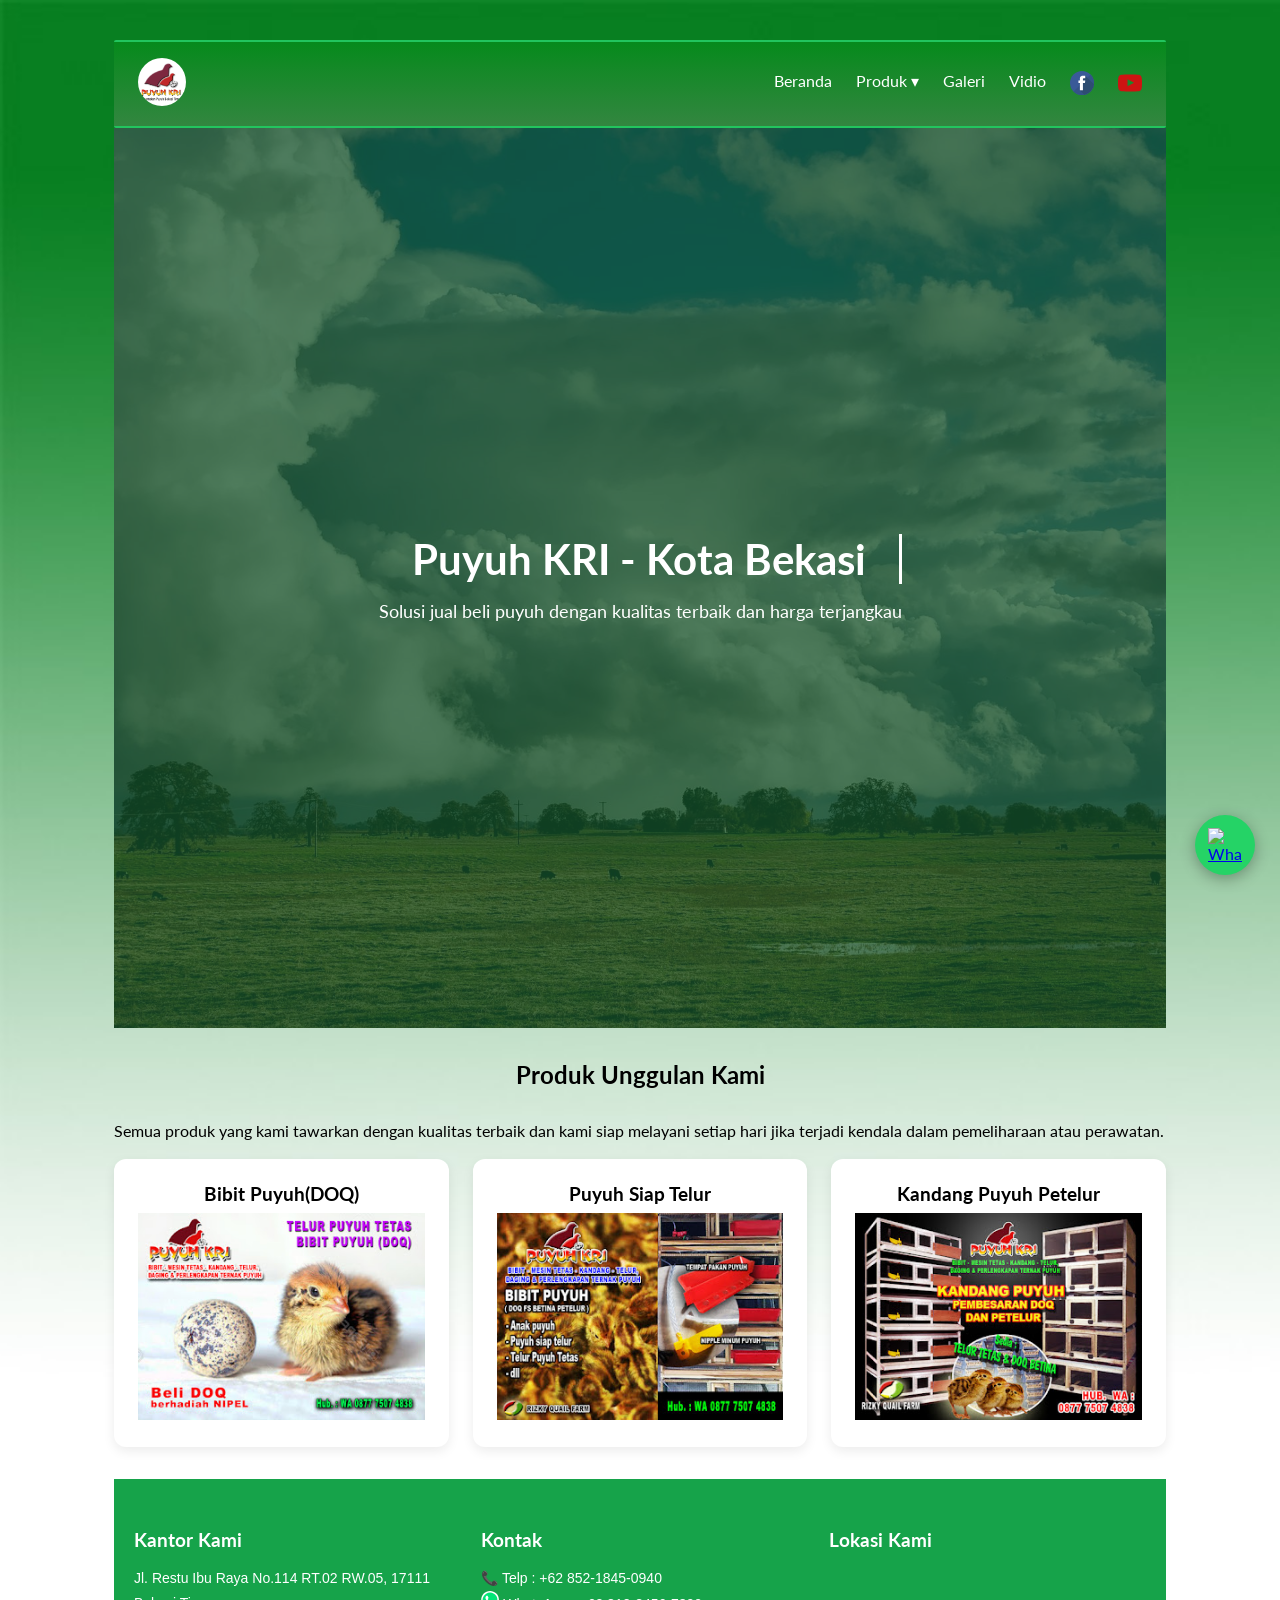
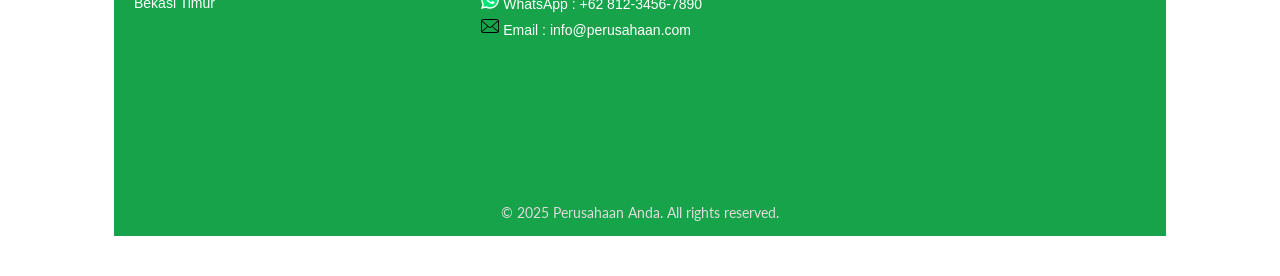
==== commit a72ca294: "menambahkan icon whatsapp" ====
--- a/index.html
+++ b/index.html
@@ -19,17 +19,16 @@
     </div>
     <ul class="menu" id="menu">
       <li><a href="/">Beranda</a></li>
-      <li><a href="#tentang">Tentang Kami</a></li>
       <li><a href="#">Produk ▾</a>
           <ul class="dropdown">
             <li><a href="/">Bibit Puyuh(DOQ)</a></li>
             <li><a href="/">Puyuh Siap Telur(PST)</a></li>
-            <li><a href="/">Daging Puyuh</a></li>
             <li><a href="/">Kandang</a></li>
+            <li><a href="/">Paket Pemula</a></li>
           </ul>
         </li>
         <li><a href="/galeri.html">Galeri</a></li>
-        <li><a href="#">Vidio</a></li>
+        <li><a href="/vidio.html">Vidio</a></li>
         <li><a href="/"><svg height="24px" width="24px" version="1.1" id="Layer_1" xmlns="http://www.w3.org/2000/svg" xmlns:xlink="http://www.w3.org/1999/xlink" viewBox="0 0 474.294 474.294" xml:space="preserve" fill="#000000"><g id="SVGRepo_bgCarrier" stroke-width="0"></g><g id="SVGRepo_tracerCarrier" stroke-linecap="round" stroke-linejoin="round"></g><g id="SVGRepo_iconCarrier"> <circle style="fill:#3A5A98;" cx="237.111" cy="236.966" r="236.966"></circle> <path style="fill:#345387;" d="M404.742,69.754c92.541,92.541,92.545,242.586-0.004,335.134 c-92.545,92.541-242.593,92.541-335.134,0L404.742,69.754z"></path> <path style="fill:#2E4D72;" d="M472.543,263.656L301.129,92.238l-88.998,88.998l5.302,5.302l-50.671,50.667l41.474,41.474 l-5.455,5.452l44.901,44.901l-51.764,51.764l88.429,88.429C384.065,449.045,461.037,366.255,472.543,263.656z"></path> <path style="fill:#FFFFFF;" d="M195.682,148.937c0,7.27,0,39.741,0,39.741h-29.115v48.598h29.115v144.402h59.808V237.276h40.134 c0,0,3.76-23.307,5.579-48.781c-5.224,0-45.485,0-45.485,0s0-28.276,0-33.231c0-4.962,6.518-11.641,12.965-11.641 c6.436,0,20.015,0,32.587,0c0-6.623,0-29.481,0-50.592c-16.786,0-35.883,0-44.306,0C194.201,93.028,195.682,141.671,195.682,148.937 z"></path> </g></svg></a></li>
         <li><a href="/"><svg width="24px" height="24px" viewBox="0 -7 48 48" version="1.1" xmlns="http://www.w3.org/2000/svg" xmlns:xlink="http://www.w3.org/1999/xlink" fill="#000000"><g id="SVGRepo_bgCarrier" stroke-width="0"></g><g id="SVGRepo_tracerCarrier" stroke-linecap="round" stroke-linejoin="round"></g><g id="SVGRepo_iconCarrier"> <title>Youtube-color</title> <desc>Created with Sketch.</desc> <defs> </defs> <g id="Icons" stroke="none" stroke-width="1" fill="none" fill-rule="evenodd"> <g id="Color-" transform="translate(-200.000000, -368.000000)" fill="#CE1312"> <path d="M219.044,391.269916 L219.0425,377.687742 L232.0115,384.502244 L219.044,391.269916 Z M247.52,375.334163 C247.52,375.334163 247.0505,372.003199 245.612,370.536366 C243.7865,368.610299 241.7405,368.601235 240.803,368.489448 C234.086,368 224.0105,368 224.0105,368 L223.9895,368 C223.9895,368 213.914,368 207.197,368.489448 C206.258,368.601235 204.2135,368.610299 202.3865,370.536366 C200.948,372.003199 200.48,375.334163 200.48,375.334163 C200.48,375.334163 200,379.246723 200,383.157773 L200,386.82561 C200,390.73817 200.48,394.64922 200.48,394.64922 C200.48,394.64922 200.948,397.980184 202.3865,399.447016 C204.2135,401.373084 206.612,401.312658 207.68,401.513574 C211.52,401.885191 224,402 224,402 C224,402 234.086,401.984894 240.803,401.495446 C241.7405,401.382148 243.7865,401.373084 245.612,399.447016 C247.0505,397.980184 247.52,394.64922 247.52,394.64922 C247.52,394.64922 248,390.73817 248,386.82561 L248,383.157773 C248,379.246723 247.52,375.334163 247.52,375.334163 L247.52,375.334163 Z" id="Youtube"> </path> </g> </g> </g></svg></a></li>
       <!-- <li><a href="/kontak.html">Kontak</a></li> -->
@@ -44,17 +43,17 @@
   <!-- Konten Utama -->
   <main>
   <section class="jumbotron">
-    <div class="slide active" style="background-image: url('https://images.pexels.com/photos/1640777/pexels-photo-1640777.jpeg');">
+    <div class="slide active" style="background-image: url('images/pexels-pixabay-158279.jpg');">
       <div class="overlay">
       <div class="content">
-      <h1>Puyuh KRI Bekasi</h1>
+      <h1>Puyuh KRI - Kota Bekasi</h1>
       <p>Solusi jual beli puyuh dengan kualitas terbaik dan harga terjangkau</p>
       </div>
       </div>
     </div>
 
 
-    <div class="slide" style="background-image: url('https://images.pexels.com/photos/1622758/pexels-photo-1622758.jpeg');">
+    <div class="slide" style="background-image: url('images/pexels-pixabay-206768.jpg');">
       <div class="overlay">
       <div class="content">
       <h1>Dari Peternak Lokal</h1>
@@ -64,7 +63,7 @@
     </div>
 
 
-    <div class="slide" style="background-image: url('https://images.pexels.com/photos/4666755/pexels-photo-4666755.jpeg');">
+    <div class="slide" style="background-image: url('images/pexels-pixabay-235725.jpg');">
       <div class="overlay">
       <div class="content">
       <h1>Pengiriman Cepat</h1>
@@ -143,16 +142,15 @@
       <div class="footer-box">
         <h3>Kantor Kami</h3>
         <p>
-          Jl. Merdeka No. 123<br>
-          Jakarta Pusat, DKI Jakarta<br>
-          Indonesia 10110
+        Jl. Restu Ibu Raya No.114 RT.02 RW.05, 17111<br>
+        Bekasi Timur<br>
         </p>
       </div>
 
       <!-- Kontak -->
       <div class="footer-box">
         <h3>Kontak</h3>
-        <p>📞 Telp : +62 812-3456-7890</p>
+        <p>📞 Telp : +62 852-1845-0940</p>
         <p><svg width="18px" height="18px" viewBox="-1.5 0 259 259" version="1.1" xmlns="http://www.w3.org/2000/svg" xmlns:xlink="http://www.w3.org/1999/xlink" preserveAspectRatio="xMidYMid" fill="#000000"><g id="SVGRepo_bgCarrier" stroke-width="0"></g><g id="SVGRepo_tracerCarrier" stroke-linecap="round" stroke-linejoin="round"></g><g id="SVGRepo_iconCarrier"> <g> <path d="M67.6631045,221.823373 L71.8484512,223.916047 C89.2873956,234.379413 108.819013,239.262318 128.350631,239.262318 L128.350631,239.262318 C189.735716,239.262318 239.959876,189.038158 239.959876,127.653073 C239.959876,98.3556467 228.101393,69.7557778 207.17466,48.8290445 C186.247927,27.9023111 158.345616,16.0438289 128.350631,16.0438289 C66.9655467,16.0438289 16.7413867,66.2679889 17.4389445,128.350631 C17.4389445,149.277365 23.7169645,169.50654 34.1803311,186.945485 L36.9705622,191.130831 L25.8096378,232.28674 L67.6631045,221.823373 Z" fill="#00E676"> </path> <path d="M219.033142,37.66812 C195.316178,13.2535978 162.530962,0 129.048189,0 C57.8972956,0 0.697557778,57.8972956 1.39511556,128.350631 C1.39511556,150.67248 7.67313556,172.296771 18.1365022,191.828389 L0,258.096378 L67.6631045,240.657433 C86.4971645,251.1208 107.423898,256.003705 128.350631,256.003705 L128.350631,256.003705 C198.803967,256.003705 256.003705,198.106409 256.003705,127.653073 C256.003705,93.4727423 242.750107,61.3850845 219.033142,37.66812 Z M129.048189,234.379413 L129.048189,234.379413 C110.214129,234.379413 91.380069,229.496509 75.3362401,219.7307 L71.1508934,217.638027 L30.6925422,228.101393 L41.1559089,188.3406 L38.3656778,184.155253 C7.67313556,134.628651 22.3218489,69.05822 72.5460089,38.3656778 C122.770169,7.67313556 187.643042,22.3218489 218.335585,72.5460089 C249.028127,122.770169 234.379413,187.643042 184.155253,218.335585 C168.111425,228.798951 148.579807,234.379413 129.048189,234.379413 Z M190.433273,156.9505 L182.760138,153.462711 C182.760138,153.462711 171.599213,148.579807 164.623636,145.092018 C163.926078,145.092018 163.22852,144.39446 162.530962,144.39446 C160.438289,144.39446 159.043173,145.092018 157.648058,145.789576 L157.648058,145.789576 C157.648058,145.789576 156.9505,146.487133 147.184691,157.648058 C146.487133,159.043173 145.092018,159.740731 143.696902,159.740731 L142.999345,159.740731 C142.301787,159.740731 140.906671,159.043173 140.209113,158.345616 L136.721325,156.9505 L136.721325,156.9505 C129.048189,153.462711 122.072611,149.277365 116.492149,143.696902 C115.097033,142.301787 113.00436,140.906671 111.609245,139.511556 C106.72634,134.628651 101.843436,129.048189 98.3556467,122.770169 L97.658089,121.375053 C96.9605312,120.677496 96.9605312,119.979938 96.2629734,118.584822 C96.2629734,117.189707 96.2629734,115.794591 96.9605312,115.097033 C96.9605312,115.097033 99.7507623,111.609245 101.843436,109.516571 C103.238551,108.121456 103.936109,106.028782 105.331225,104.633667 C106.72634,102.540993 107.423898,99.7507623 106.72634,97.658089 C106.028782,94.1703001 97.658089,75.3362401 95.5654156,71.1508934 C94.1703001,69.05822 92.7751845,68.3606623 90.6825112,67.6631045 L88.5898378,67.6631045 C87.1947223,67.6631045 85.1020489,67.6631045 83.0093756,67.6631045 C81.6142601,67.6631045 80.2191445,68.3606623 78.8240289,68.3606623 L78.1264712,69.05822 C76.7313556,69.7557778 75.3362401,71.1508934 73.9411245,71.8484512 C72.5460089,73.2435667 71.8484512,74.6386823 70.4533356,76.0337978 C65.5704312,82.3118178 62.7802,89.9849534 62.7802,97.658089 L62.7802,97.658089 C62.7802,103.238551 64.1753156,108.819013 66.2679889,113.701918 L66.9655467,115.794591 C73.2435667,129.048189 81.6142601,140.906671 92.7751845,151.370038 L95.5654156,154.160269 C97.658089,156.252942 99.7507623,157.648058 101.145878,159.740731 C115.794591,172.296771 132.535978,181.365022 151.370038,186.247927 C153.462711,186.945485 156.252942,186.945485 158.345616,187.643042 L158.345616,187.643042 C160.438289,187.643042 163.22852,187.643042 165.321193,187.643042 C168.808982,187.643042 172.994329,186.247927 175.78456,184.852811 C177.877233,183.457696 179.272349,183.457696 180.667465,182.06258 L182.06258,180.667465 C183.457696,179.272349 184.852811,178.574791 186.247927,177.179676 C187.643042,175.78456 189.038158,174.389445 189.735716,172.994329 C191.130831,170.204098 191.828389,166.716309 192.525947,163.22852 C192.525947,161.833405 192.525947,159.740731 192.525947,158.345616 C192.525947,158.345616 191.828389,157.648058 190.433273,156.9505 Z" fill="#FFFFFF"> </path> </g> </g></svg>&nbsp;WhatsApp : +62 812-3456-7890</p>
         <p><svg height="18px" width="18px" version="1.1" id="_x32_" xmlns="http://www.w3.org/2000/svg" xmlns:xlink="http://www.w3.org/1999/xlink" viewBox="0 0 512 512" xml:space="preserve" fill="#000000"><g id="SVGRepo_bgCarrier" stroke-width="0"></g><g id="SVGRepo_tracerCarrier" stroke-linecap="round" stroke-linejoin="round"></g><g id="SVGRepo_iconCarrier"> <style type="text/css"> .st0{fill:#000000;} </style> <g> <path class="st0" d="M510.746,110.361c-2.128-10.754-6.926-20.918-13.926-29.463c-1.422-1.794-2.909-3.39-4.535-5.009 c-12.454-12.52-29.778-19.701-47.531-19.701H67.244c-17.951,0-34.834,7-47.539,19.708c-1.608,1.604-3.099,3.216-4.575,5.067 c-6.97,8.509-11.747,18.659-13.824,29.428C0.438,114.62,0,119.002,0,123.435v265.137c0,9.224,1.874,18.206,5.589,26.745 c3.215,7.583,8.093,14.772,14.112,20.788c1.516,1.509,3.022,2.901,4.63,4.258c12.034,9.966,27.272,15.45,42.913,15.45h377.51 c15.742,0,30.965-5.505,42.967-15.56c1.604-1.298,3.091-2.661,4.578-4.148c5.818-5.812,10.442-12.49,13.766-19.854l0.438-1.05 c3.646-8.377,5.497-17.33,5.497-26.628V123.435C512,119.06,511.578,114.649,510.746,110.361z M34.823,99.104 c0.951-1.392,2.165-2.821,3.714-4.382c7.689-7.685,17.886-11.914,28.706-11.914h377.51c10.915,0,21.115,4.236,28.719,11.929 c1.313,1.327,2.567,2.8,3.661,4.272l2.887,3.88l-201.5,175.616c-6.212,5.446-14.21,8.443-22.523,8.443 c-8.231,0-16.222-2.99-22.508-8.436L32.19,102.939L34.823,99.104z M26.755,390.913c-0.109-0.722-0.134-1.524-0.134-2.341V128.925 l156.37,136.411L28.199,400.297L26.755,390.913z M464.899,423.84c-6.052,3.492-13.022,5.344-20.145,5.344H67.244 c-7.127,0-14.094-1.852-20.142-5.344l-6.328-3.668l159.936-139.379l17.528,15.246c10.514,9.128,23.922,14.16,37.761,14.16 c13.89,0,27.32-5.032,37.827-14.16l17.521-15.253L471.228,420.18L464.899,423.84z M485.372,388.572 c0,0.803-0.015,1.597-0.116,2.304l-1.386,9.472L329.012,265.409l156.36-136.418V388.572z"></path> </g> </g></svg>&nbsp;Email : info@perusahaan.com</p>
       </div>
@@ -170,6 +168,10 @@
     </div>
   </footer>
   </main>
+  <!-- Floating WhatsApp CTA -->
+<a href="https://wa.me/6285218450940?text=Halo%20saya%20tertarik%20dengan%20produk%20puyuh%20yang%20anda%20tawarkan" class="wa-float" target="_blank" aria-label="Chat WhatsApp">
+<img src="https://upload.wikimedia.org/wikipedia/commons/6/6b/WhatsApp.svg" alt="WhatsApp" />
+</a>
 </div>
   <script>
     const hamburger = document.getElementById('hamburger');
--- a/css/style.css
+++ b/css/style.css
@@ -583,22 +583,6 @@
 }
 
 
-/* INFO SECTION */
-.info {
-margin-top: 48px;
-background: #ecfdf5;
-padding: 32px;
-border-radius: 12px;
-text-align: center;
-color: #000;
-}
-
-
-.info h2 {
-margin-bottom: 12px;
-color: #14532d;
-}
-
 /* section kontak */
 #kontak{
   max-width: 1100px;
@@ -666,15 +650,145 @@
 font-weight: bold;
 }
 
+/* HEADER */
+.page-header {
+background: linear-gradient(rgba(20,83,45,0.8), rgba(20,83,45,0.8)),
+url("https://images.pexels.com/photos/4666755/pexels-photo-4666755.jpeg");
+background-size: cover;
+background-position: center;
+color: white;
+padding: 80px 20px;
+text-align: center;
+}
+
+
+.page-header h1 {
+font-size: 36px;
+margin-bottom: 12px;
+}
+
+
+.page-header p {
+max-width: 700px;
+margin: auto;
+font-size: 18px;
+}
+
+
+/* VIDEO SECTION */
+.video-section {
+max-width: 1100px;
+margin: 60px auto;
+padding: 0 20px;
+display: grid;
+grid-template-columns: 2fr 1fr;
+gap: 32px;
+}
+
+.video-wrapper {
+background: white;
+border-radius: 16px;
+overflow: hidden;
+box-shadow: 0 10px 30px rgba(0,0,0,0.1);
+}
+
+.video-wrapper iframe {
+width: 100%;
+display: block;
+}
+
+.video-content {
+background: white;
+padding: 24px;
+border-radius: 16px;
+box-shadow: 0 10px 30px rgba(0,0,0,0.1);
+}
+
+.video-content h2 {
+margin-bottom: 16px;
+color: #14532d;
+}
+
+.video-content ul {
+padding-left: 18px;
+margin-bottom: 20px;
+}
+
+.video-content ul li {
+margin-bottom: 10px;
+}
+
+.badge {
+display: inline-block;
+background: #dcfce7;
+color: #14532d;
+padding: 6px 12px;
+border-radius: 20px;
+font-size: 14px;
+margin-bottom: 16px;
+}
+
+
+/* VIDEO LIST */
+.video-list {
+max-width: 1100px;
+margin: 40px auto 80px;
+padding: 0 20px;
+}
+
+
+.video-list h3 {
+margin-bottom: 20px;
+color: #14532d;
+}
+
+
+.video-grid {
+display: grid;
+grid-template-columns: repeat(auto-fit, minmax(250px, 1fr));
+gap: 24px;
+}
+
+
+.video-card {
+background: #ecfdf5;
+border-radius: 4px;
+overflow: hidden;
+cursor: pointer;
+box-shadow: 0 8px 24px rgba(0,0,0,0.08);
+transition: transform 0.3s ease;
+}
+
+
+.video-card:hover {
+transform: translateY(-6px);
+}
+
+
+.video-card iframe {
+width: 100%;
+height: 160px;
+object-fit: cover;
+}
+
+
+.video-card .info {
+padding: 14px;
+}
+
+
+.video-card .info h4 {
+font-size: 16px;
+margin-bottom: 6px;
+}
+
+
+.video-card .info span {
+font-size: 13px;
+color: #6b7280;
+}
+
 /* FOOTER */
-/* .footer {
-background: #16a34a;
-color: white; 
-text-align: center;
-padding: 32px 16px;
-margin-top: 20px;
-} */
-
 .footer {
   background: #16a34a;
   color: #ddd;
@@ -700,6 +814,8 @@
 .footer-box p {
   line-height: 1.8;
   font-size: 14px;
+  color: #fff;
+  font-weight: 500;
 }
 
 /* Iframe map */
@@ -725,6 +841,34 @@
   background-image: url('../images/burungpuyuh.jpeg');
   height: auto;
   line-height: auto;
+}
+
+/* FLOATING WHATSAPP CTA */
+.wa-float {
+  position: fixed;
+  width: 60px;
+  height: 60px;
+  bottom: 25px;
+  right: 25px;
+  background-color: #25D366;
+  border-radius: 50%;
+  box-shadow: 0 4px 15px rgba(0,0,0,0.3);
+  display: flex;
+  align-items: center;
+  justify-content: center;
+  z-index: 999;
+  animation: pulse 1.8s infinite;
+}
+
+.wa-float img {
+  width: 34px;
+  height: 34px;
+}
+
+@keyframes pulse {
+  0% { transform: scale(1); }
+  50% { transform: scale(1.1); }
+  100% { transform: scale(1); }
 }
 
 /* Responsive */
@@ -795,6 +939,10 @@
     object-fit: cover;
   }
 
+  .video-section {
+    grid-template-columns: 1fr;
+  }
+
   #kontak{
     grid-template-columns: 2fr;
   }
